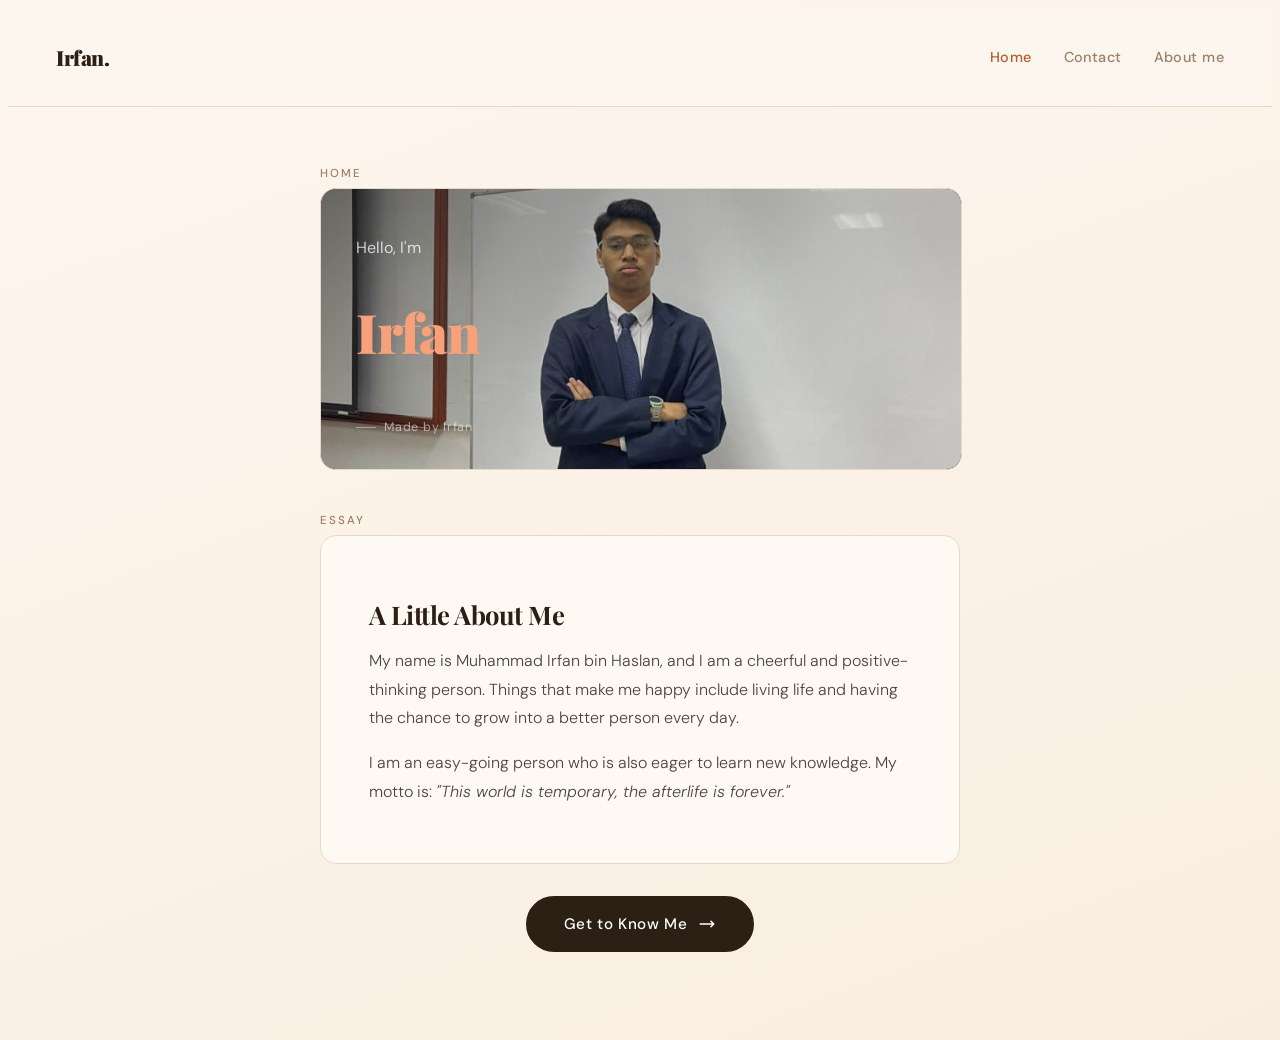
==== index.html @ f5fe8997 "Add 'About me' link to navigation menu" ====
<!DOCTYPE html>
<html lang="en">
<head>
  <meta charset="UTF-8" />
  <meta name="viewport" content="width=device-width, initial-scale=1.0"/>
  <title>Irfan – Personal Website</title>
  <link href="https://fonts.googleapis.com/css2?family=Playfair+Display:wght@700;900&family=DM+Sans:wght@300;400;500&display=swap" rel="stylesheet"/>
  <link rel="stylesheet" href="css/style.css" />
</head>
<body>

  <nav>
    <a class="logo" href="index.html">Irfan.</a>
    <ul>
      <li><a href="index.html" class="active">Home</a></li>
      <li><a href="contact.html">Contact</a></li>
      <li><a href="aboutme.html">About me</a></li>
    </ul>
  </nav>

  <main>

    <section>
      <p class="section-label">Home</p>
      <div class="hero-card">
        <img class="hero-img" src="picture/me2.jpeg" alt="Irfan" />
        <div class="hero-text">
          <p class="greeting">Hello, I'm</p>
          <h1><span>Irfan</span></h1>
          <p class="made-by">Made by Irfan</p>
        </div>
      </div>
    </section>

    <section id="essay">
      <p class="section-label">Essay</p>
      <div class="essay-card">
        <h2>A Little About Me</h2>
        <p>
          My name is Muhammad Irfan bin Haslan, and I am a cheerful and positive-thinking person.
          Things that make me happy include living life and having the chance to grow into a better person every day.
        </p>
        <p>
          I am an easy-going person who is also eager to learn new knowledge.
          My motto is: <em>"This world is temporary, the afterlife is forever."</em>
        </p>
      </div>
    </section>

    <div class="cta-wrap" id="know-me">
      <a class="cta-btn" href="contact.html">
        Get to Know Me
        <svg xmlns="http://www.w3.org/2000/svg" fill="none" viewBox="0 0 24 24" stroke="currentColor" stroke-width="2">
          <path stroke-linecap="round" stroke-linejoin="round" d="M17.25 8.25L21 12m0 0l-3.75 3.75M21 12H3"/>
        </svg>
      </a>
    </div>

  </main>

</body>
</html>
---- css/style.css ----
<style>
    *, *::before, *::after { box-sizing: border-box; margin: 0; padding: 0; }

    :root {
      --bg: #fdf6ee;
      --ink: #2c1f14;
      --accent: #b85c2a;
      --muted: #9e7f68;
      --card: #fff9f3;
      --border: #e8d8c8;
    }

    /* Fixed: merged into single body rule */
    body {
      background: linear-gradient(160deg, #fdf6ee 0%, #f9ede0 100%);
      color: var(--ink);
      font-family: 'DM Sans', sans-serif;
      min-height: 100vh;
      padding: 0;
    }

    /* ── NAV ── */
    nav {
      display: flex;
      justify-content: space-between;
      align-items: center;
      padding: 1.4rem 3rem;
      border-bottom: 1px solid var(--border);
      background: var(--bg);
      position: sticky;
      top: 0;
      z-index: 10;
    }
    nav .logo {
      font-family: 'Playfair Display', serif;
      font-size: 1.3rem;
      font-weight: 900;
      color: var(--ink);
      text-decoration: none;
      letter-spacing: -0.02em;
    }
    nav ul {
      list-style: none;
      display: flex;
      gap: 2rem;
    }
    nav ul li a {
      text-decoration: none;
      color: var(--muted);
      font-size: 0.9rem;
      font-weight: 500;
      letter-spacing: 0.03em;
      transition: color 0.2s;
    }
    nav ul li a:hover { color: var(--accent); }

    /* ── MAIN WRAPPER ── */
    main {
      max-width: 1000px;
      margin: 0 auto;
      padding: 3rem 2rem 5rem;
      display: flex;
      flex-direction: column;
      gap: 2.5rem;
    }

    /* ── SECTION LABEL ── */
    .section-label {
      font-size: 0.72rem;
      font-weight: 500;
      letter-spacing: 0.18em;
      text-transform: uppercase;
      color: var(--muted);
      margin-bottom: 0.6rem;
    }

    /* ── HERO CARD ── */
    .hero-card {
      border: 1px solid var(--border);
      border-radius: 16px;
      overflow: hidden;
      animation: fadeUp 0.6s ease both;
      position: relative;
      width: 100%;
      aspect-ratio: 16/7;
      min-height: 280px;
      background: #222;
    }

    /* full-bleed photo */
    .hero-card img.hero-img {
      position: absolute;
      inset: 0;
      width: 100%;
      height: 100%;
      object-fit: cover;
      object-position: center top;
      display: block;
    }

    /* dark gradient so text stays readable */
    .hero-card::after {
      content: '';
      position: absolute;
      inset: 0;
      background: linear-gradient(135deg, rgba(0,0,0,0.55) 0%, rgba(0,0,0,0.1) 60%, transparent 100%);
      pointer-events: none;
    }

    /* text overlay — top left */
    .hero-text {
      position: absolute;
      top: 2rem;
      left: 2.2rem;
      z-index: 2;
    }

    .hero-text .greeting {
      font-family: 'DM Sans', sans-serif;
      font-size: 1rem;
      font-weight: 400;
      color: rgba(255,255,255,0.75);
      margin-bottom: 0.3rem;
    }

    .hero-text h1 {
      font-family: 'Playfair Display', serif;
      font-size: clamp(2rem, 5vw, 3.4rem);
      font-weight: 900;
      line-height: 1.05;
      letter-spacing: -0.03em;
      color: #fff;
    }

    .hero-text h1 span { color: #f7a07a; }

    .hero-text .made-by {
      margin-top: 0.9rem;
      display: inline-flex;
      align-items: center;
      gap: 0.5rem;
      font-size: 0.78rem;
      color: rgba(255,255,255,0.55);
      letter-spacing: 0.06em;
    }

    .hero-text .made-by::before {
      content: '';
      display: inline-block;
      width: 20px;
      height: 1px;
      background: rgba(255,255,255,0.4);
    }

    /* ── ESSAY CARD ── */
    .essay-card {
      background: var(--card);
      border: 1px solid var(--border);
      border-radius: 16px;
      padding: 2.5rem 3rem;
      animation: fadeUp 0.6s 0.15s ease both;
    }

    .essay-card h2 {
      font-family: 'Playfair Display', serif;
      font-size: 1.6rem;
      font-weight: 700;
      letter-spacing: -0.02em;
      margin-bottom: 1rem;
      color: var(--ink);
    }

    .essay-card p {
      font-size: 1rem;
      line-height: 1.8;
      color: #4a4540;
      font-weight: 300;
    }

    .essay-card p + p { margin-top: 1rem; }

    /* ── CTA BUTTON ── */
    .cta-wrap {
      display: flex;
      justify-content: center;
      animation: fadeUp 0.6s 0.28s ease both;
    }

    .cta-btn {
      display: inline-flex;
      align-items: center;
      gap: 0.7rem;
      background: var(--ink);
      color: #fff;
      text-decoration: none;
      font-family: 'DM Sans', sans-serif;
      font-size: 0.95rem;
      font-weight: 500;
      letter-spacing: 0.04em;
      padding: 1rem 2.2rem;
      border-radius: 50px;
      border: 2px solid var(--ink);
      transition: background 0.22s, color 0.22s, transform 0.18s;
      cursor: pointer;
    }

    .cta-btn:hover {
      background: var(--accent);
      border-color: var(--accent);
      transform: translateY(-2px);
    }

    .cta-btn svg {
      width: 18px;
      height: 18px;
      transition: transform 0.2s;
    }

    .cta-btn:hover svg { transform: translateX(3px); }

    /* ── ANIMATION ── */
    @keyframes fadeUp {
      from { opacity: 0; transform: translateY(22px); }
      to   { opacity: 1; transform: translateY(0); }
    }

    /* ── RESPONSIVE ── */
    @media (max-width: 640px) {
      nav { padding: 1rem 1.2rem; }
      nav ul { gap: 1rem; }
      main { padding: 2rem 1rem 4rem; }
      .hero-card { aspect-ratio: 4/3; min-height: 220px; }
      .hero-text { top: 1.2rem; left: 1.4rem; }
      .essay-card { padding: 2rem 1.5rem; }
    }
  </style>
  <style>
    *, *::before, *::after { box-sizing: border-box; margin: 0; padding: 0; }

    :root {
      --bg: #fdf6ee;
      --ink: #2c1f14;
      --accent: #b85c2a;
      --muted: #9e7f68;
      --card: #fff9f3;
      --border: #e8d8c8;
    }

    body {
      background: linear-gradient(160deg, #fdf6ee 0%, #f9ede0 100%);
      color: var(--ink);
      font-family: 'DM Sans', sans-serif;
      min-height: 100vh;
      padding: 0;
    }

    /* NAV */
    nav {
      display: flex;
      justify-content: space-between;
      align-items: center;
      padding: 1.4rem 3rem;
      border-bottom: 1px solid var(--border);
      background: var(--bg);
      position: sticky;
      top: 0;
      z-index: 10;
    }
    nav .logo {
      font-family: 'Playfair Display', serif;
      font-size: 1.3rem;
      font-weight: 900;
      color: var(--ink);
      text-decoration: none;
      letter-spacing: -0.02em;
    }
    nav ul { list-style: none; display: flex; gap: 2rem; }
    nav ul li a {
      text-decoration: none;
      color: var(--muted);
      font-size: 0.9rem;
      font-weight: 500;
      letter-spacing: 0.03em;
      transition: color 0.2s;
    }
    nav ul li a:hover, nav ul li a.active { color: var(--accent); }

    /* MAIN */
    main {
      max-width: 640px;
      margin: 0 auto;
      padding: 3rem 2rem 5rem;
      display: flex;
      flex-direction: column;
      gap: 2rem;
    }

    .section-label {
      font-size: 0.72rem;
      font-weight: 500;
      letter-spacing: 0.18em;
      text-transform: uppercase;
      color: var(--muted);
      margin-bottom: 0.4rem;
    }

    .page-title {
      font-family: 'Playfair Display', serif;
      font-size: clamp(1.8rem, 4vw, 2.6rem);
      font-weight: 900;
      letter-spacing: -0.02em;
      color: var(--ink);
      line-height: 1.1;
    }

    .page-title span { color: var(--accent); }

    .subtitle {
      margin-top: 0.6rem;
      font-size: 0.95rem;
      color: var(--muted);
      font-weight: 300;
      line-height: 1.7;
    }

    /* CARD */
    .card {
      background: var(--card);
      border: 1px solid var(--border);
      border-radius: 16px;
      padding: 2.2rem 2.5rem;
      animation: fadeUp 0.6s ease both;
    }

    .form-group { margin-bottom: 1.2rem; }

    label {
      display: block;
      font-size: 0.8rem;
      font-weight: 500;
      letter-spacing: 0.04em;
      color: var(--muted);
      margin-bottom: 6px;
      text-transform: uppercase;
    }

    input[type="text"],
    input[type="email"],
    select,
    textarea {
      width: 100%;
      padding: 10px 14px;
      font-family: 'DM Sans', sans-serif;
      font-size: 0.95rem;
      color: var(--ink);
      background: #fdf6ee;
      border: 1px solid var(--border);
      border-radius: 8px;
      outline: none;
      transition: border-color 0.2s, box-shadow 0.2s;
      appearance: none;
      -webkit-appearance: none;
    }

    input:focus, select:focus, textarea:focus {
      background: #fff;
      border-color: var(--accent);
      box-shadow: 0 0 0 3px rgba(184,92,42,0.12);
    }

    textarea {
      resize: vertical;
      min-height: 130px;
      line-height: 1.7;
      font-weight: 300;
    }

    .select-wrapper { position: relative; }
    .select-wrapper::after {
      content: '';
      position: absolute;
      right: 14px;
      top: 50%;
      transform: translateY(-50%);
      width: 0; height: 0;
      border-left: 4px solid transparent;
      border-right: 4px solid transparent;
      border-top: 5px solid var(--muted);
      pointer-events: none;
    }
    select { cursor: pointer; padding-right: 36px; }

    .row { display: grid; grid-template-columns: 1fr 1fr; gap: 1rem; }

    .submit-btn {
      display: inline-flex;
      align-items: center;
      gap: 0.6rem;
      margin-top: 1.5rem;
      padding: 0.9rem 2rem;
      font-family: 'DM Sans', sans-serif;
      font-size: 0.95rem;
      font-weight: 500;
      letter-spacing: 0.04em;
      color: #fff;
      background: var(--ink);
      border: 2px solid var(--ink);
      border-radius: 50px;
      cursor: pointer;
      transition: background 0.22s, border-color 0.22s, transform 0.18s;
    }
    .submit-btn:hover {
      background: var(--accent);
      border-color: var(--accent);
      transform: translateY(-2px);
    }
    .submit-btn svg { width: 16px; height: 16px; transition: transform 0.2s; }
    .submit-btn:hover svg { transform: translateX(3px); }

    .footer-note {
      margin-top: 1rem;
      font-size: 0.78rem;
      color: var(--muted);
      line-height: 1.5;
    }

    /* SUCCESS */
    .success-msg {
      display: none;
      text-align: center;
      padding: 2.5rem 1.5rem;
    }
    .success-icon {
      width: 52px; height: 52px;
      border-radius: 50%;
      background: #f7ede3;
      border: 1px solid var(--border);
      display: flex; align-items: center; justify-content: center;
      margin: 0 auto 1.2rem;
    }
    .success-icon svg { width: 22px; height: 22px; stroke: var(--accent); }
    .success-msg h2 {
      font-family: 'Playfair Display', serif;
      font-size: 1.4rem;
      font-weight: 700;
      color: var(--ink);
      margin-bottom: 0.4rem;
    }
    .success-msg p { font-size: 0.9rem; color: var(--muted); font-weight: 300; }

    @keyframes fadeUp {
      from { opacity: 0; transform: translateY(20px); }
      to   { opacity: 1; transform: translateY(0); }
    }

    @media (max-width: 640px) {
      nav { padding: 1rem 1.2rem; }
      nav ul { gap: 1rem; }
      main { padding: 2rem 1rem 4rem; }
      .card { padding: 1.6rem 1.4rem; }
      .row { grid-template-columns: 1fr; }
    }
  </style>
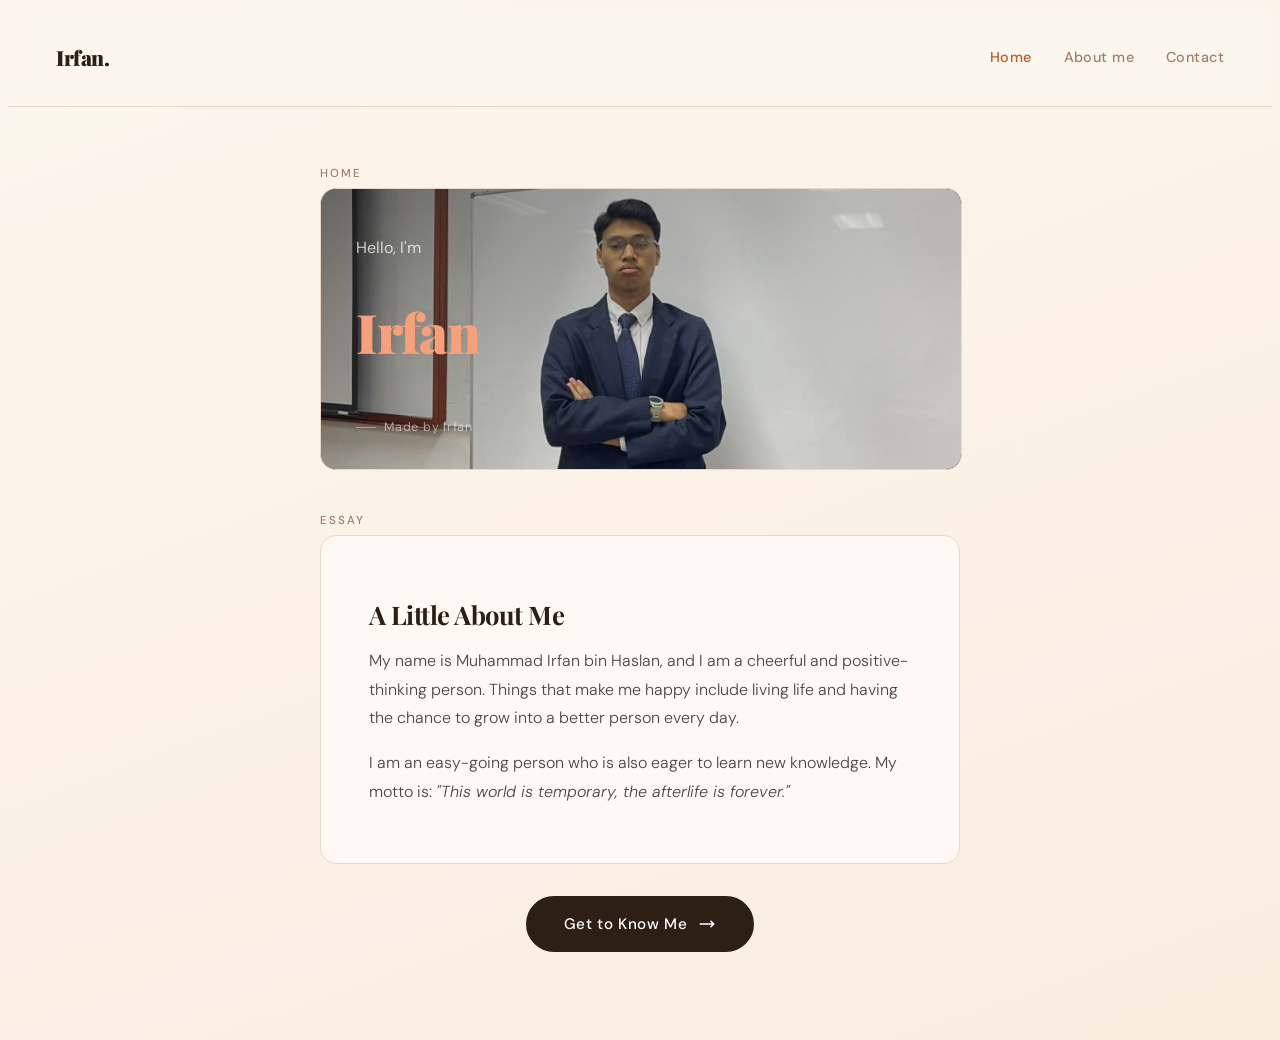
==== commit 0a76d2d1: "Reorder navigation links in index.html" ====
--- a/index.html
+++ b/index.html
@@ -13,8 +13,8 @@
     <a class="logo" href="index.html">Irfan.</a>
     <ul>
       <li><a href="index.html" class="active">Home</a></li>
+      <li><a href="aboutme.html">About me</a></li>
       <li><a href="contact.html">Contact</a></li>
-      <li><a href="aboutme.html">About me</a></li>
     </ul>
   </nav>
 
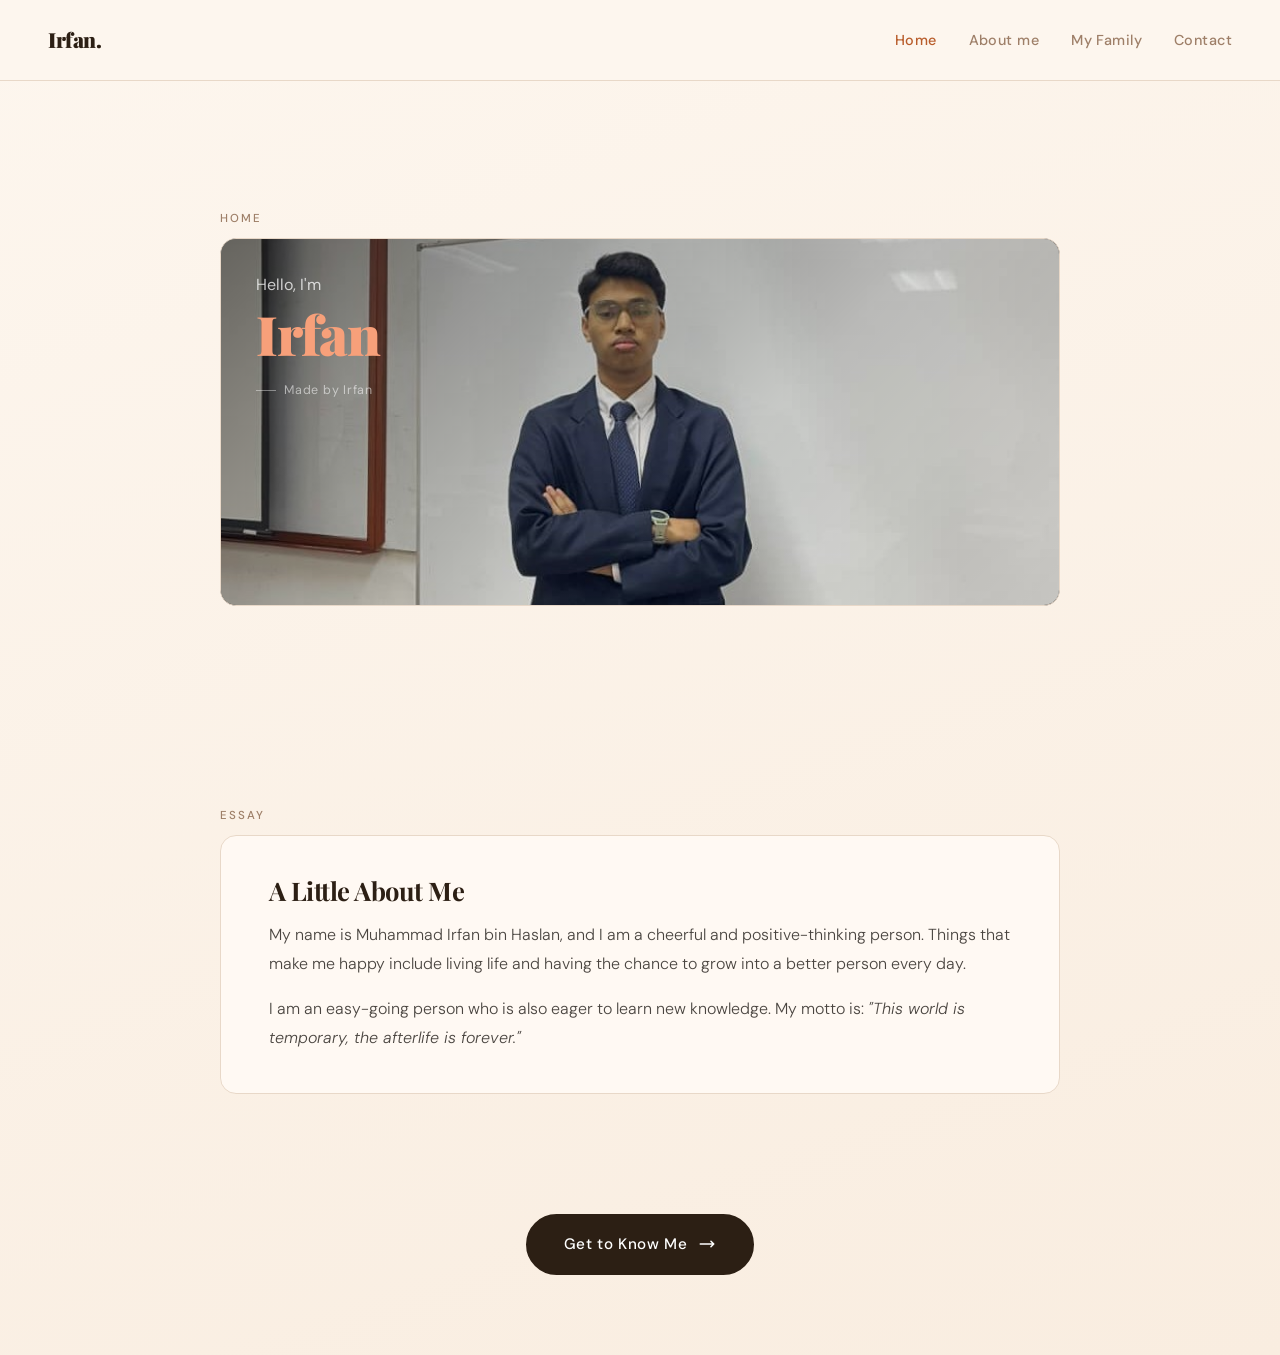
==== commit 26615ff1: "Add 'My Family' link to navigation menu" ====
--- a/index.html
+++ b/index.html
@@ -14,6 +14,7 @@
     <ul>
       <li><a href="index.html" class="active">Home</a></li>
       <li><a href="aboutme.html">About me</a></li>
+      <li><a href="family.html">My Family</a></li>
       <li><a href="contact.html">Contact</a></li>
     </ul>
   </nav>
--- a/css/style.css
+++ b/css/style.css
@@ -1,463 +1,794 @@
-  <style>
-    *, *::before, *::after { box-sizing: border-box; margin: 0; padding: 0; }
-
-    :root {
-      --bg: #fdf6ee;
-      --ink: #2c1f14;
-      --accent: #b85c2a;
-      --muted: #9e7f68;
-      --card: #fff9f3;
-      --border: #e8d8c8;
-    }
-
-    /* Fixed: merged into single body rule */
-    body {
-      background: linear-gradient(160deg, #fdf6ee 0%, #f9ede0 100%);
-      color: var(--ink);
-      font-family: 'DM Sans', sans-serif;
-      min-height: 100vh;
-      padding: 0;
-    }
-
-    /* ── NAV ── */
-    nav {
-      display: flex;
-      justify-content: space-between;
-      align-items: center;
-      padding: 1.4rem 3rem;
-      border-bottom: 1px solid var(--border);
-      background: var(--bg);
-      position: sticky;
-      top: 0;
-      z-index: 10;
-    }
-    nav .logo {
-      font-family: 'Playfair Display', serif;
-      font-size: 1.3rem;
-      font-weight: 900;
-      color: var(--ink);
-      text-decoration: none;
-      letter-spacing: -0.02em;
-    }
-    nav ul {
-      list-style: none;
-      display: flex;
-      gap: 2rem;
-    }
-    nav ul li a {
-      text-decoration: none;
-      color: var(--muted);
-      font-size: 0.9rem;
-      font-weight: 500;
-      letter-spacing: 0.03em;
-      transition: color 0.2s;
-    }
-    nav ul li a:hover { color: var(--accent); }
-
-    /* ── MAIN WRAPPER ── */
-    main {
-      max-width: 1000px;
-      margin: 0 auto;
-      padding: 3rem 2rem 5rem;
-      display: flex;
-      flex-direction: column;
-      gap: 2.5rem;
-    }
-
-    /* ── SECTION LABEL ── */
-    .section-label {
-      font-size: 0.72rem;
-      font-weight: 500;
-      letter-spacing: 0.18em;
-      text-transform: uppercase;
-      color: var(--muted);
-      margin-bottom: 0.6rem;
-    }
-
-    /* ── HERO CARD ── */
-    .hero-card {
-      border: 1px solid var(--border);
-      border-radius: 16px;
-      overflow: hidden;
-      animation: fadeUp 0.6s ease both;
-      position: relative;
-      width: 100%;
-      aspect-ratio: 16/7;
-      min-height: 280px;
-      background: #222;
-    }
-
-    /* full-bleed photo */
-    .hero-card img.hero-img {
-      position: absolute;
-      inset: 0;
-      width: 100%;
-      height: 100%;
-      object-fit: cover;
-      object-position: center top;
-      display: block;
-    }
-
-    /* dark gradient so text stays readable */
-    .hero-card::after {
-      content: '';
-      position: absolute;
-      inset: 0;
-      background: linear-gradient(135deg, rgba(0,0,0,0.55) 0%, rgba(0,0,0,0.1) 60%, transparent 100%);
-      pointer-events: none;
-    }
-
-    /* text overlay — top left */
-    .hero-text {
-      position: absolute;
-      top: 2rem;
-      left: 2.2rem;
-      z-index: 2;
-    }
-
-    .hero-text .greeting {
-      font-family: 'DM Sans', sans-serif;
-      font-size: 1rem;
-      font-weight: 400;
-      color: rgba(255,255,255,0.75);
-      margin-bottom: 0.3rem;
-    }
-
-    .hero-text h1 {
-      font-family: 'Playfair Display', serif;
-      font-size: clamp(2rem, 5vw, 3.4rem);
-      font-weight: 900;
-      line-height: 1.05;
-      letter-spacing: -0.03em;
-      color: #fff;
-    }
-
-    .hero-text h1 span { color: #f7a07a; }
-
-    .hero-text .made-by {
-      margin-top: 0.9rem;
-      display: inline-flex;
-      align-items: center;
-      gap: 0.5rem;
-      font-size: 0.78rem;
-      color: rgba(255,255,255,0.55);
-      letter-spacing: 0.06em;
-    }
-
-    .hero-text .made-by::before {
-      content: '';
-      display: inline-block;
-      width: 20px;
-      height: 1px;
-      background: rgba(255,255,255,0.4);
-    }
-
-    /* ── ESSAY CARD ── */
-    .essay-card {
-      background: var(--card);
-      border: 1px solid var(--border);
-      border-radius: 16px;
-      padding: 2.5rem 3rem;
-      animation: fadeUp 0.6s 0.15s ease both;
-    }
-
-    .essay-card h2 {
-      font-family: 'Playfair Display', serif;
-      font-size: 1.6rem;
-      font-weight: 700;
-      letter-spacing: -0.02em;
-      margin-bottom: 1rem;
-      color: var(--ink);
-    }
-
-    .essay-card p {
-      font-size: 1rem;
-      line-height: 1.8;
-      color: #4a4540;
-      font-weight: 300;
-    }
-
-    .essay-card p + p { margin-top: 1rem; }
-
-    /* ── CTA BUTTON ── */
-    .cta-wrap {
-      display: flex;
-      justify-content: center;
-      animation: fadeUp 0.6s 0.28s ease both;
-    }
-
-    .cta-btn {
-      display: inline-flex;
-      align-items: center;
-      gap: 0.7rem;
-      background: var(--ink);
-      color: #fff;
-      text-decoration: none;
-      font-family: 'DM Sans', sans-serif;
-      font-size: 0.95rem;
-      font-weight: 500;
-      letter-spacing: 0.04em;
-      padding: 1rem 2.2rem;
-      border-radius: 50px;
-      border: 2px solid var(--ink);
-      transition: background 0.22s, color 0.22s, transform 0.18s;
-      cursor: pointer;
-    }
-
-    .cta-btn:hover {
-      background: var(--accent);
-      border-color: var(--accent);
-      transform: translateY(-2px);
-    }
-
-    .cta-btn svg {
-      width: 18px;
-      height: 18px;
-      transition: transform 0.2s;
-    }
-
-    .cta-btn:hover svg { transform: translateX(3px); }
-
-    /* ── ANIMATION ── */
-    @keyframes fadeUp {
-      from { opacity: 0; transform: translateY(22px); }
-      to   { opacity: 1; transform: translateY(0); }
-    }
-
-    /* ── RESPONSIVE ── */
-    @media (max-width: 640px) {
-      nav { padding: 1rem 1.2rem; }
-      nav ul { gap: 1rem; }
-      main { padding: 2rem 1rem 4rem; }
-      .hero-card { aspect-ratio: 4/3; min-height: 220px; }
-      .hero-text { top: 1.2rem; left: 1.4rem; }
-      .essay-card { padding: 2rem 1.5rem; }
-    }
-  </style>
-  <style>
-    *, *::before, *::after { box-sizing: border-box; margin: 0; padding: 0; }
-
-    :root {
-      --bg: #fdf6ee;
-      --ink: #2c1f14;
-      --accent: #b85c2a;
-      --muted: #9e7f68;
-      --card: #fff9f3;
-      --border: #e8d8c8;
-    }
-
-    body {
-      background: linear-gradient(160deg, #fdf6ee 0%, #f9ede0 100%);
-      color: var(--ink);
-      font-family: 'DM Sans', sans-serif;
-      min-height: 100vh;
-      padding: 0;
-    }
-
-    /* NAV */
-    nav {
-      display: flex;
-      justify-content: space-between;
-      align-items: center;
-      padding: 1.4rem 3rem;
-      border-bottom: 1px solid var(--border);
-      background: var(--bg);
-      position: sticky;
-      top: 0;
-      z-index: 10;
-    }
-    nav .logo {
-      font-family: 'Playfair Display', serif;
-      font-size: 1.3rem;
-      font-weight: 900;
-      color: var(--ink);
-      text-decoration: none;
-      letter-spacing: -0.02em;
-    }
-    nav ul { list-style: none; display: flex; gap: 2rem; }
-    nav ul li a {
-      text-decoration: none;
-      color: var(--muted);
-      font-size: 0.9rem;
-      font-weight: 500;
-      letter-spacing: 0.03em;
-      transition: color 0.2s;
-    }
-    nav ul li a:hover, nav ul li a.active { color: var(--accent); }
-
-    /* MAIN */
-    main {
-      max-width: 640px;
-      margin: 0 auto;
-      padding: 3rem 2rem 5rem;
-      display: flex;
-      flex-direction: column;
-      gap: 2rem;
-    }
-
-    .section-label {
-      font-size: 0.72rem;
-      font-weight: 500;
-      letter-spacing: 0.18em;
-      text-transform: uppercase;
-      color: var(--muted);
-      margin-bottom: 0.4rem;
-    }
-
-    .page-title {
-      font-family: 'Playfair Display', serif;
-      font-size: clamp(1.8rem, 4vw, 2.6rem);
-      font-weight: 900;
-      letter-spacing: -0.02em;
-      color: var(--ink);
-      line-height: 1.1;
-    }
-
-    .page-title span { color: var(--accent); }
-
-    .subtitle {
-      margin-top: 0.6rem;
-      font-size: 0.95rem;
-      color: var(--muted);
-      font-weight: 300;
-      line-height: 1.7;
-    }
-
-    /* CARD */
-    .card {
-      background: var(--card);
-      border: 1px solid var(--border);
-      border-radius: 16px;
-      padding: 2.2rem 2.5rem;
-      animation: fadeUp 0.6s ease both;
-    }
-
-    .form-group { margin-bottom: 1.2rem; }
-
-    label {
-      display: block;
-      font-size: 0.8rem;
-      font-weight: 500;
-      letter-spacing: 0.04em;
-      color: var(--muted);
-      margin-bottom: 6px;
-      text-transform: uppercase;
-    }
-
-    input[type="text"],
-    input[type="email"],
-    select,
-    textarea {
-      width: 100%;
-      padding: 10px 14px;
-      font-family: 'DM Sans', sans-serif;
-      font-size: 0.95rem;
-      color: var(--ink);
-      background: #fdf6ee;
-      border: 1px solid var(--border);
-      border-radius: 8px;
-      outline: none;
-      transition: border-color 0.2s, box-shadow 0.2s;
-      appearance: none;
-      -webkit-appearance: none;
-    }
-
-    input:focus, select:focus, textarea:focus {
-      background: #fff;
-      border-color: var(--accent);
-      box-shadow: 0 0 0 3px rgba(184,92,42,0.12);
-    }
-
-    textarea {
-      resize: vertical;
-      min-height: 130px;
-      line-height: 1.7;
-      font-weight: 300;
-    }
-
-    .select-wrapper { position: relative; }
-    .select-wrapper::after {
-      content: '';
-      position: absolute;
-      right: 14px;
-      top: 50%;
-      transform: translateY(-50%);
-      width: 0; height: 0;
-      border-left: 4px solid transparent;
-      border-right: 4px solid transparent;
-      border-top: 5px solid var(--muted);
-      pointer-events: none;
-    }
-    select { cursor: pointer; padding-right: 36px; }
-
-    .row { display: grid; grid-template-columns: 1fr 1fr; gap: 1rem; }
-
-    .submit-btn {
-      display: inline-flex;
-      align-items: center;
-      gap: 0.6rem;
-      margin-top: 1.5rem;
-      padding: 0.9rem 2rem;
-      font-family: 'DM Sans', sans-serif;
-      font-size: 0.95rem;
-      font-weight: 500;
-      letter-spacing: 0.04em;
-      color: #fff;
-      background: var(--ink);
-      border: 2px solid var(--ink);
-      border-radius: 50px;
-      cursor: pointer;
-      transition: background 0.22s, border-color 0.22s, transform 0.18s;
-    }
-    .submit-btn:hover {
-      background: var(--accent);
-      border-color: var(--accent);
-      transform: translateY(-2px);
-    }
-    .submit-btn svg { width: 16px; height: 16px; transition: transform 0.2s; }
-    .submit-btn:hover svg { transform: translateX(3px); }
-
-    .footer-note {
-      margin-top: 1rem;
-      font-size: 0.78rem;
-      color: var(--muted);
-      line-height: 1.5;
-    }
-
-    /* SUCCESS */
-    .success-msg {
-      display: none;
-      text-align: center;
-      padding: 2.5rem 1.5rem;
-    }
-    .success-icon {
-      width: 52px; height: 52px;
-      border-radius: 50%;
-      background: #f7ede3;
-      border: 1px solid var(--border);
-      display: flex; align-items: center; justify-content: center;
-      margin: 0 auto 1.2rem;
-    }
-    .success-icon svg { width: 22px; height: 22px; stroke: var(--accent); }
-    .success-msg h2 {
-      font-family: 'Playfair Display', serif;
-      font-size: 1.4rem;
-      font-weight: 700;
-      color: var(--ink);
-      margin-bottom: 0.4rem;
-    }
-    .success-msg p { font-size: 0.9rem; color: var(--muted); font-weight: 300; }
-
-    @keyframes fadeUp {
-      from { opacity: 0; transform: translateY(20px); }
-      to   { opacity: 1; transform: translateY(0); }
-    }
-
-    @media (max-width: 640px) {
-      nav { padding: 1rem 1.2rem; }
-      nav ul { gap: 1rem; }
-      main { padding: 2rem 1rem 4rem; }
-      .card { padding: 1.6rem 1.4rem; }
-      .row { grid-template-columns: 1fr; }
-    }
-  </style>
+/* ============================================================
+   style.css — Universal stylesheet for Irfan's Personal Website
+   Pages: index.html · aboutme.html · contact.html
+   ============================================================ */
+
+/* ── RESET ── */
+*, *::before, *::after {
+  box-sizing: border-box;
+  margin: 0;
+  padding: 0;
+}
+
+/* ── DESIGN TOKENS ── */
+:root {
+  --bg:      #fdf6ee;
+  --bg-alt:  #f9ede0;
+  --ink:     #2c1f14;
+  --ink-dark: #1C1C1E;
+  --accent:  #b85c2a;
+  --accent-hover: #d4815f;
+  --muted:   #9e7f68;
+  --muted-alt: #6B6B6B;
+  --card:    #fff9f3;
+  --card-alt: #FFFFFF;
+  --border:  #e8d8c8;
+  --border-alt: #E0DDD8;
+  --cream:   #FAF8F4;
+
+  /* Slider / dark sections */
+  --dark-bg: #1C1C1E;
+  --dark-border: rgba(255, 255, 255, 0.08);
+  --dark-text: rgba(255, 255, 255, 0.55);
+}
+
+/* ── BASE ── */
+html { scroll-behavior: smooth; }
+
+body {
+  background: linear-gradient(160deg, var(--bg) 0%, var(--bg-alt) 100%);
+  color: var(--ink);
+  font-family: 'DM Sans', 'Inter', sans-serif;
+  font-size: 16px;
+  line-height: 1.7;
+  min-height: 100vh;
+}
+
+a { text-decoration: none; color: inherit; }
+img { display: block; max-width: 100%; }
+
+/* ── TYPOGRAPHY ── */
+h1, h2, h3 {
+  font-family: 'Playfair Display', serif;
+  line-height: 1.15;
+  color: var(--ink);
+}
+
+h1 { font-size: clamp(2rem, 5vw, 3.4rem); font-weight: 900; letter-spacing: -0.03em; }
+h2 { font-size: 2.4rem; font-weight: 700; }
+h3 { font-size: 1.2rem; font-weight: 600; }
+
+/* ── ANIMATIONS ── */
+@keyframes fadeUp {
+  from { opacity: 0; transform: translateY(22px); }
+  to   { opacity: 1; transform: translateY(0); }
+}
+
+/* ── NAV ── */
+nav {
+  display: flex;
+  justify-content: space-between;
+  align-items: center;
+  padding: 1.4rem 3rem;
+  border-bottom: 1px solid var(--border);
+  background: var(--bg);
+  position: sticky;
+  top: 0;
+  z-index: 100;
+}
+
+nav .logo {
+  font-family: 'Playfair Display', serif;
+  font-size: 1.3rem;
+  font-weight: 900;
+  color: var(--ink);
+  letter-spacing: -0.02em;
+}
+
+nav ul { list-style: none; display: flex; gap: 2rem; }
+
+nav ul li a {
+  font-family: 'DM Sans', sans-serif;
+  font-size: 0.9rem;
+  font-weight: 500;
+  color: var(--muted);
+  letter-spacing: 0.03em;
+  transition: color 0.2s;
+}
+
+nav ul li a:hover,
+nav ul li a.active { color: var(--accent); }
+
+/* ── SECTION LABEL ── */
+.section-label {
+  font-size: 0.72rem;
+  font-weight: 500;
+  letter-spacing: 0.18em;
+  text-transform: uppercase;
+  color: var(--muted);
+  margin-bottom: 0.6rem;
+}
+
+/* ── MAIN WRAPPERS ── */
+main {
+  max-width: 1000px;
+  margin: 0 auto;
+  padding: 3rem 2rem 5rem;
+  display: flex;
+  flex-direction: column;
+  gap: 2.5rem;
+}
+
+main.narrow {
+  max-width: 640px;
+}
+
+/* ── SECTIONS (general) ── */
+section {
+  padding: 5rem 3rem;
+}
+
+/* ============================================================
+   INDEX PAGE
+   ============================================================ */
+
+/* Hero Card */
+.hero-card {
+  border: 1px solid var(--border);
+  border-radius: 16px;
+  overflow: hidden;
+  animation: fadeUp 0.6s ease both;
+  position: relative;
+  width: 100%;
+  aspect-ratio: 16 / 7;
+  min-height: 280px;
+  background: #222;
+}
+
+.hero-card img.hero-img {
+  position: absolute;
+  inset: 0;
+  width: 100%;
+  height: 100%;
+  object-fit: cover;
+  object-position: center top;
+}
+
+.hero-card::after {
+  content: '';
+  position: absolute;
+  inset: 0;
+  background: linear-gradient(135deg, rgba(0,0,0,0.55) 0%, rgba(0,0,0,0.1) 60%, transparent 100%);
+  pointer-events: none;
+}
+
+.hero-text {
+  position: absolute;
+  top: 2rem;
+  left: 2.2rem;
+  z-index: 2;
+}
+
+.hero-text .greeting {
+  font-family: 'DM Sans', sans-serif;
+  font-size: 1rem;
+  font-weight: 400;
+  color: rgba(255,255,255,0.75);
+  margin-bottom: 0.3rem;
+}
+
+.hero-text h1 span { color: #f7a07a; }
+
+.hero-text .made-by {
+  margin-top: 0.9rem;
+  display: inline-flex;
+  align-items: center;
+  gap: 0.5rem;
+  font-size: 0.78rem;
+  color: rgba(255,255,255,0.55);
+  letter-spacing: 0.06em;
+}
+
+.hero-text .made-by::before {
+  content: '';
+  display: inline-block;
+  width: 20px;
+  height: 1px;
+  background: rgba(255,255,255,0.4);
+}
+
+/* Essay Card */
+.essay-card {
+  background: var(--card);
+  border: 1px solid var(--border);
+  border-radius: 16px;
+  padding: 2.5rem 3rem;
+  animation: fadeUp 0.6s 0.15s ease both;
+}
+
+.essay-card h2 {
+  font-size: 1.6rem;
+  letter-spacing: -0.02em;
+  margin-bottom: 1rem;
+}
+
+.essay-card p {
+  font-size: 1rem;
+  line-height: 1.8;
+  color: #4a4540;
+  font-weight: 300;
+}
+
+.essay-card p + p { margin-top: 1rem; }
+
+/* CTA Button */
+.cta-wrap {
+  display: flex;
+  justify-content: center;
+  animation: fadeUp 0.6s 0.28s ease both;
+}
+
+.cta-btn {
+  display: inline-flex;
+  align-items: center;
+  gap: 0.7rem;
+  background: var(--ink);
+  color: #fff;
+  font-family: 'DM Sans', sans-serif;
+  font-size: 0.95rem;
+  font-weight: 500;
+  letter-spacing: 0.04em;
+  padding: 1rem 2.2rem;
+  border-radius: 50px;
+  border: 2px solid var(--ink);
+  transition: background 0.22s, color 0.22s, border-color 0.22s, transform 0.18s;
+  cursor: pointer;
+}
+
+.cta-btn:hover {
+  background: var(--accent);
+  border-color: var(--accent);
+  transform: translateY(-2px);
+}
+
+.cta-btn svg {
+  width: 18px;
+  height: 18px;
+  transition: transform 0.2s;
+}
+
+.cta-btn:hover svg { transform: translateX(3px); }
+
+/* ============================================================
+   ABOUT ME PAGE
+   ============================================================ */
+
+/* Photo Slider */
+.slider-section {
+  position: relative;
+  width: 100%;
+  height: 480px;
+  overflow: hidden;
+  background: var(--dark-bg);
+}
+
+.slides {
+  display: flex;
+  width: 500%;
+  height: 100%;
+  transition: transform 0.6s cubic-bezier(.77,0,.18,1);
+}
+
+.slide {
+  width: 20%;
+  height: 100%;
+  display: flex;
+  align-items: stretch;
+}
+
+.slide img {
+  width: auto;
+  max-width: 75%;
+  height: 100%;
+  object-fit: contain;
+  flex-shrink: 0;
+  position: relative;
+  z-index: 1;
+}
+
+.slide-bg {
+  position: absolute;
+  inset: 0;
+  background-size: cover;
+  background-position: center;
+  filter: blur(18px) brightness(0.45);
+  transform: scale(1.1);
+  z-index: 0;
+}
+
+.slide-caption {
+  position: relative;
+  z-index: 2;
+  flex: 1;
+  display: flex;
+  flex-direction: column;
+  justify-content: center;
+  padding: 2.5rem 2.5rem 2.5rem 2rem;
+  background: rgba(28, 28, 30, 0.75);
+  backdrop-filter: blur(6px);
+  border-left: 1px solid var(--dark-border);
+}
+
+.slide-caption-label {
+  font-size: 0.68rem;
+  font-weight: 500;
+  letter-spacing: 0.2em;
+  text-transform: uppercase;
+  color: var(--accent);
+  margin-bottom: 0.6rem;
+}
+
+.slide-caption-title {
+  font-family: 'Playfair Display', serif;
+  font-size: 1.4rem;
+  font-weight: 600;
+  color: #fff;
+  line-height: 1.25;
+  margin-bottom: 0.85rem;
+}
+
+.slide-caption-desc {
+  font-size: 0.875rem;
+  color: var(--dark-text);
+  line-height: 1.7;
+}
+
+/* Slider Dots */
+.slider-dots {
+  position: absolute;
+  bottom: 1.25rem;
+  right: 2rem;
+  display: flex;
+  gap: 0.5rem;
+}
+
+.dot {
+  width: 8px; height: 8px;
+  border-radius: 50%;
+  background: rgba(255,255,255,0.3);
+  cursor: pointer;
+  transition: background 0.3s, transform 0.3s;
+  border: none;
+}
+
+.dot.active { background: var(--accent); transform: scale(1.3); }
+
+/* Slider Arrows */
+.arrow {
+  position: absolute;
+  top: 50%;
+  transform: translateY(-50%);
+  background: rgba(255,255,255,0.08);
+  border: 1px solid rgba(255,255,255,0.15);
+  color: #fff;
+  width: 44px; height: 44px;
+  border-radius: 50%;
+  cursor: pointer;
+  font-size: 1.1rem;
+  display: flex;
+  align-items: center;
+  justify-content: center;
+  transition: background 0.2s;
+  z-index: 10;
+}
+
+.arrow:hover { background: rgba(255,255,255,0.18); }
+.arrow.prev { left: 1.5rem; }
+.arrow.next { right: 1.5rem; }
+
+/* Corner Bracket Frame */
+.slider-frame {
+  position: absolute;
+  inset: 0;
+  pointer-events: none;
+  z-index: 20;
+}
+
+.slider-frame::before,
+.slider-frame::after,
+.slider-frame .br,
+.slider-frame .bl {
+  content: '';
+  position: absolute;
+  width: 36px;
+  height: 36px;
+  border-color: var(--accent);
+  border-style: solid;
+}
+
+.slider-frame::before { top: 16px; left: 16px;    border-width: 3px 0 0 3px; }
+.slider-frame::after  { top: 16px; right: 16px;   border-width: 3px 3px 0 0; }
+.slider-frame .bl     { bottom: 16px; left: 16px;  border-width: 0 0 3px 3px; }
+.slider-frame .br     { bottom: 16px; right: 16px; border-width: 0 3px 3px 0; }
+
+/* About Grid */
+.about-grid {
+  display: grid;
+  grid-template-columns: 1fr 1.6fr;
+  gap: 4rem;
+  align-items: start;
+  max-width: 1100px;
+  margin: 0 auto;
+}
+
+.about-left { padding-top: 0.5rem; }
+
+.about-left h2 { margin-bottom: 1rem; }
+
+.about-left p {
+  color: var(--muted-alt);
+  font-size: 0.95rem;
+  margin-bottom: 1.2rem;
+}
+
+.tag-row { display: flex; flex-wrap: wrap; gap: 0.5rem; margin-top: 1.5rem; }
+
+.tag {
+  padding: 0.3rem 0.85rem;
+  border: 1px solid var(--border-alt);
+  border-radius: 999px;
+  font-size: 0.78rem;
+  color: var(--muted-alt);
+  letter-spacing: 0.03em;
+}
+
+.about-right {
+  background: var(--card-alt);
+  border: 1px solid var(--border-alt);
+  border-radius: 12px;
+  padding: 2.5rem;
+}
+
+.info-row {
+  display: flex;
+  justify-content: space-between;
+  padding: 0.85rem 0;
+  border-bottom: 1px solid var(--border-alt);
+  font-size: 0.9rem;
+}
+
+.info-row:last-child { border-bottom: none; }
+.info-row span:first-child { color: var(--muted-alt); font-weight: 400; }
+.info-row span:last-child  { color: var(--ink-dark);  font-weight: 500; }
+
+/* Achievement Section */
+.achievement-section {
+  background: var(--ink-dark);
+  color: #fff;
+}
+
+.achievement-section .section-label,
+.achievement-section h2 {
+  color: #fff;
+}
+
+.achievement-section > .section-label {
+  color: var(--accent);
+}
+
+.achievement-grid {
+  display: grid;
+  grid-template-columns: 1fr 1fr;
+  gap: 1.5rem;
+  max-width: 1100px;
+  margin: 2.5rem auto 0;
+}
+
+.ach-card {
+  background: rgba(255,255,255,0.05);
+  border: 1px solid var(--dark-border);
+  border-radius: 14px;
+  overflow: hidden;
+  transition: background 0.25s, transform 0.25s;
+}
+
+.ach-card:hover {
+  background: rgba(255,255,255,0.09);
+  transform: translateY(-4px);
+}
+
+.ach-photo {
+  width: 100%;
+  height: 220px;
+  object-fit: cover;
+}
+
+.ach-body { padding: 1.8rem; }
+
+.ach-year {
+  font-size: 0.72rem;
+  letter-spacing: 0.15em;
+  text-transform: uppercase;
+  color: var(--accent);
+  margin-bottom: 0.5rem;
+}
+
+.ach-title {
+  font-family: 'Playfair Display', serif;
+  font-size: 1.2rem;
+  font-weight: 600;
+  margin-bottom: 0.5rem;
+  color: #fff;
+}
+
+.ach-desc { font-size: 0.88rem; color: var(--dark-text); line-height: 1.6; }
+
+/* Video Section */
+.video-section { background: var(--cream); }
+
+.video-inner {
+  max-width: 860px;
+  margin: 0 auto;
+  text-align: center;
+}
+
+.video-inner h2 { margin-bottom: 0.5rem; }
+
+.video-inner > p {
+  color: var(--muted-alt);
+  margin-bottom: 2.5rem;
+  font-size: 0.95rem;
+}
+
+.video-frame {
+  width: 100%;
+  aspect-ratio: 16 / 9;
+  border-radius: 14px;
+  overflow: hidden;
+  border: 1px solid var(--border-alt);
+  background: var(--ink-dark);
+  display: flex;
+  align-items: center;
+  justify-content: center;
+  position: relative;
+}
+
+.video-placeholder {
+  display: flex;
+  flex-direction: column;
+  align-items: center;
+  gap: 1rem;
+  color: rgba(255,255,255,0.4);
+}
+
+.play-btn {
+  width: 64px; height: 64px;
+  border-radius: 50%;
+  background: var(--accent);
+  border: none;
+  cursor: pointer;
+  display: flex;
+  align-items: center;
+  justify-content: center;
+  transition: transform 0.2s, background 0.2s;
+}
+
+.play-btn:hover { transform: scale(1.08); background: var(--accent-hover); }
+
+.play-btn svg { fill: #fff; width: 22px; height: 22px; margin-left: 3px; }
+
+.video-placeholder p {
+  font-size: 0.82rem;
+  letter-spacing: 0.1em;
+  text-transform: uppercase;
+  color: rgba(255,255,255,0.3);
+  margin: 0;
+}
+
+/* ============================================================
+   CONTACT PAGE
+   ============================================================ */
+
+.page-title {
+  font-family: 'Playfair Display', serif;
+  font-size: clamp(1.8rem, 4vw, 2.6rem);
+  font-weight: 900;
+  letter-spacing: -0.02em;
+  color: var(--ink);
+  line-height: 1.1;
+}
+
+.page-title span { color: var(--accent); }
+
+.subtitle {
+  margin-top: 0.6rem;
+  font-size: 0.95rem;
+  color: var(--muted);
+  font-weight: 300;
+  line-height: 1.7;
+}
+
+/* Card */
+.card {
+  background: var(--card);
+  border: 1px solid var(--border);
+  border-radius: 16px;
+  padding: 2.2rem 2.5rem;
+  animation: fadeUp 0.6s ease both;
+}
+
+/* Form */
+.form-group { margin-bottom: 1.2rem; }
+
+label {
+  display: block;
+  font-size: 0.8rem;
+  font-weight: 500;
+  letter-spacing: 0.04em;
+  color: var(--muted);
+  margin-bottom: 6px;
+  text-transform: uppercase;
+}
+
+input[type="text"],
+input[type="email"],
+select,
+textarea {
+  width: 100%;
+  padding: 10px 14px;
+  font-family: 'DM Sans', sans-serif;
+  font-size: 0.95rem;
+  color: var(--ink);
+  background: var(--bg);
+  border: 1px solid var(--border);
+  border-radius: 8px;
+  outline: none;
+  transition: border-color 0.2s, box-shadow 0.2s;
+  appearance: none;
+  -webkit-appearance: none;
+}
+
+input:focus, select:focus, textarea:focus {
+  background: #fff;
+  border-color: var(--accent);
+  box-shadow: 0 0 0 3px rgba(184,92,42,0.12);
+}
+
+textarea {
+  resize: vertical;
+  min-height: 130px;
+  line-height: 1.7;
+  font-weight: 300;
+}
+
+.select-wrapper { position: relative; }
+
+.select-wrapper::after {
+  content: '';
+  position: absolute;
+  right: 14px;
+  top: 50%;
+  transform: translateY(-50%);
+  width: 0; height: 0;
+  border-left: 4px solid transparent;
+  border-right: 4px solid transparent;
+  border-top: 5px solid var(--muted);
+  pointer-events: none;
+}
+
+select { cursor: pointer; padding-right: 36px; }
+
+.row { display: grid; grid-template-columns: 1fr 1fr; gap: 1rem; }
+
+.submit-btn {
+  display: inline-flex;
+  align-items: center;
+  gap: 0.6rem;
+  margin-top: 1.5rem;
+  padding: 0.9rem 2rem;
+  font-family: 'DM Sans', sans-serif;
+  font-size: 0.95rem;
+  font-weight: 500;
+  letter-spacing: 0.04em;
+  color: #fff;
+  background: var(--ink);
+  border: 2px solid var(--ink);
+  border-radius: 50px;
+  cursor: pointer;
+  transition: background 0.22s, border-color 0.22s, transform 0.18s;
+}
+
+.submit-btn:hover {
+  background: var(--accent);
+  border-color: var(--accent);
+  transform: translateY(-2px);
+}
+
+.submit-btn svg { width: 16px; height: 16px; transition: transform 0.2s; }
+.submit-btn:hover svg { transform: translateX(3px); }
+
+.footer-note {
+  margin-top: 1rem;
+  font-size: 0.78rem;
+  color: var(--muted);
+  line-height: 1.5;
+}
+
+/* Success Message */
+.success-msg {
+  display: none;
+  text-align: center;
+  padding: 2.5rem 1.5rem;
+}
+
+.success-icon {
+  width: 52px; height: 52px;
+  border-radius: 50%;
+  background: #f7ede3;
+  border: 1px solid var(--border);
+  display: flex;
+  align-items: center;
+  justify-content: center;
+  margin: 0 auto 1.2rem;
+}
+
+.success-icon svg { width: 22px; height: 22px; stroke: var(--accent); }
+
+.success-msg h2 {
+  font-family: 'Playfair Display', serif;
+  font-size: 1.4rem;
+  font-weight: 700;
+  color: var(--ink);
+  margin-bottom: 0.4rem;
+}
+
+.success-msg p { font-size: 0.9rem; color: var(--muted); font-weight: 300; }
+
+/* ============================================================
+   FOOTER
+   ============================================================ */
+footer {
+  padding: 2rem 3rem;
+  border-top: 1px solid var(--border);
+  text-align: center;
+  font-size: 0.8rem;
+  color: var(--muted);
+}
+
+/* ============================================================
+   RESPONSIVE
+   ============================================================ */
+@media (max-width: 768px) {
+  nav { padding: 1rem 1.5rem; }
+  nav ul { gap: 1rem; }
+  section { padding: 3.5rem 1.5rem; }
+  h2 { font-size: 1.9rem; }
+
+  .about-grid { grid-template-columns: 1fr; gap: 2rem; }
+  .achievement-grid { grid-template-columns: 1fr; }
+
+  .slider-section { height: 300px; }
+  .slide { flex-direction: column; }
+  .slide img { max-width: 100%; height: 60%; }
+  .slide-caption {
+    height: 40%;
+    border-left: none;
+    border-top: 1px solid var(--dark-border);
+    padding: 1.2rem 1.5rem;
+  }
+  .slide-caption-title { font-size: 1.1rem; }
+}
+
+@media (max-width: 640px) {
+  nav { padding: 1rem 1.2rem; }
+  nav ul { gap: 1rem; }
+  main { padding: 2rem 1rem 4rem; }
+
+  .hero-card { aspect-ratio: 4 / 3; min-height: 220px; }
+  .hero-text { top: 1.2rem; left: 1.4rem; }
+
+  .essay-card { padding: 2rem 1.5rem; }
+
+  .card { padding: 1.6rem 1.4rem; }
+  .row { grid-template-columns: 1fr; }
+}
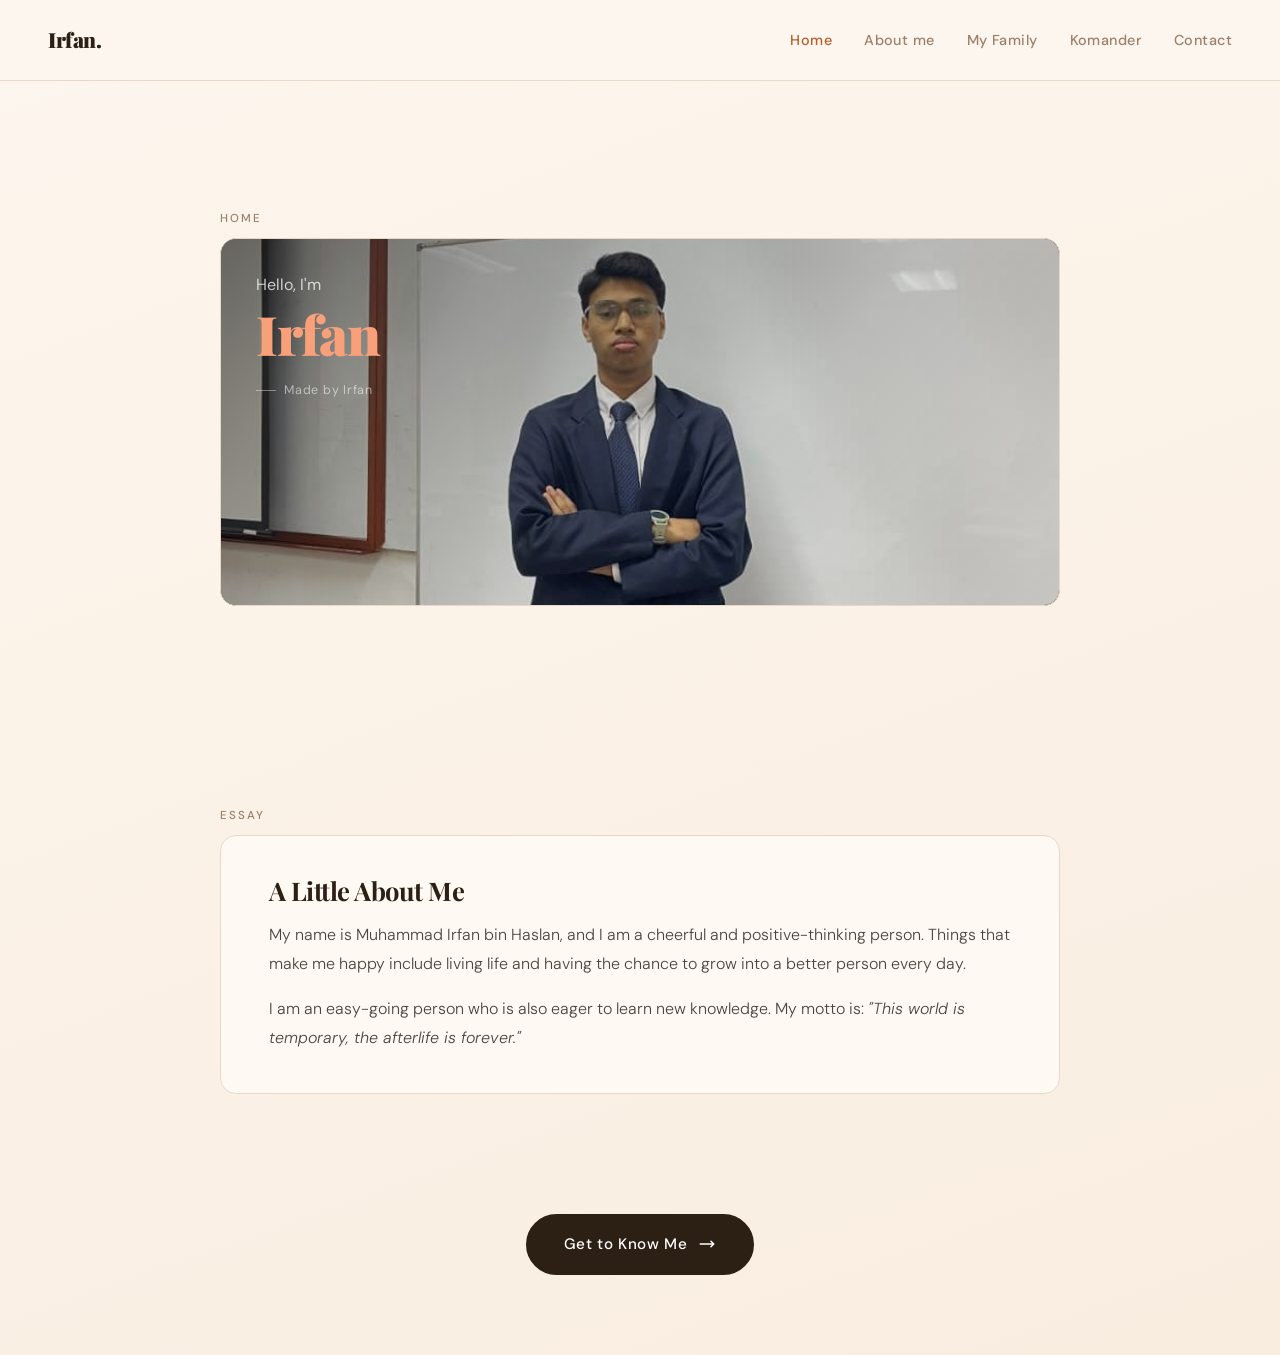
==== commit a7c5bdd7: "Add 'Komander' link to navigation menu" ====
--- a/index.html
+++ b/index.html
@@ -15,6 +15,7 @@
       <li><a href="index.html" class="active">Home</a></li>
       <li><a href="aboutme.html">About me</a></li>
       <li><a href="family.html">My Family</a></li>
+      <li><a href="komander.html">Komander</a></li>
       <li><a href="contact.html">Contact</a></li>
     </ul>
   </nav>
--- a/css/style.css
+++ b/css/style.css
@@ -560,22 +560,6 @@
   gap: 1rem;
   color: rgba(255,255,255,0.4);
 }
-
-.play-btn {
-  width: 64px; height: 64px;
-  border-radius: 50%;
-  background: var(--accent);
-  border: none;
-  cursor: pointer;
-  display: flex;
-  align-items: center;
-  justify-content: center;
-  transition: transform 0.2s, background 0.2s;
-}
-
-.play-btn:hover { transform: scale(1.08); background: var(--accent-hover); }
-
-.play-btn svg { fill: #fff; width: 22px; height: 22px; margin-left: 3px; }
 
 .video-placeholder p {
   font-size: 0.82rem;
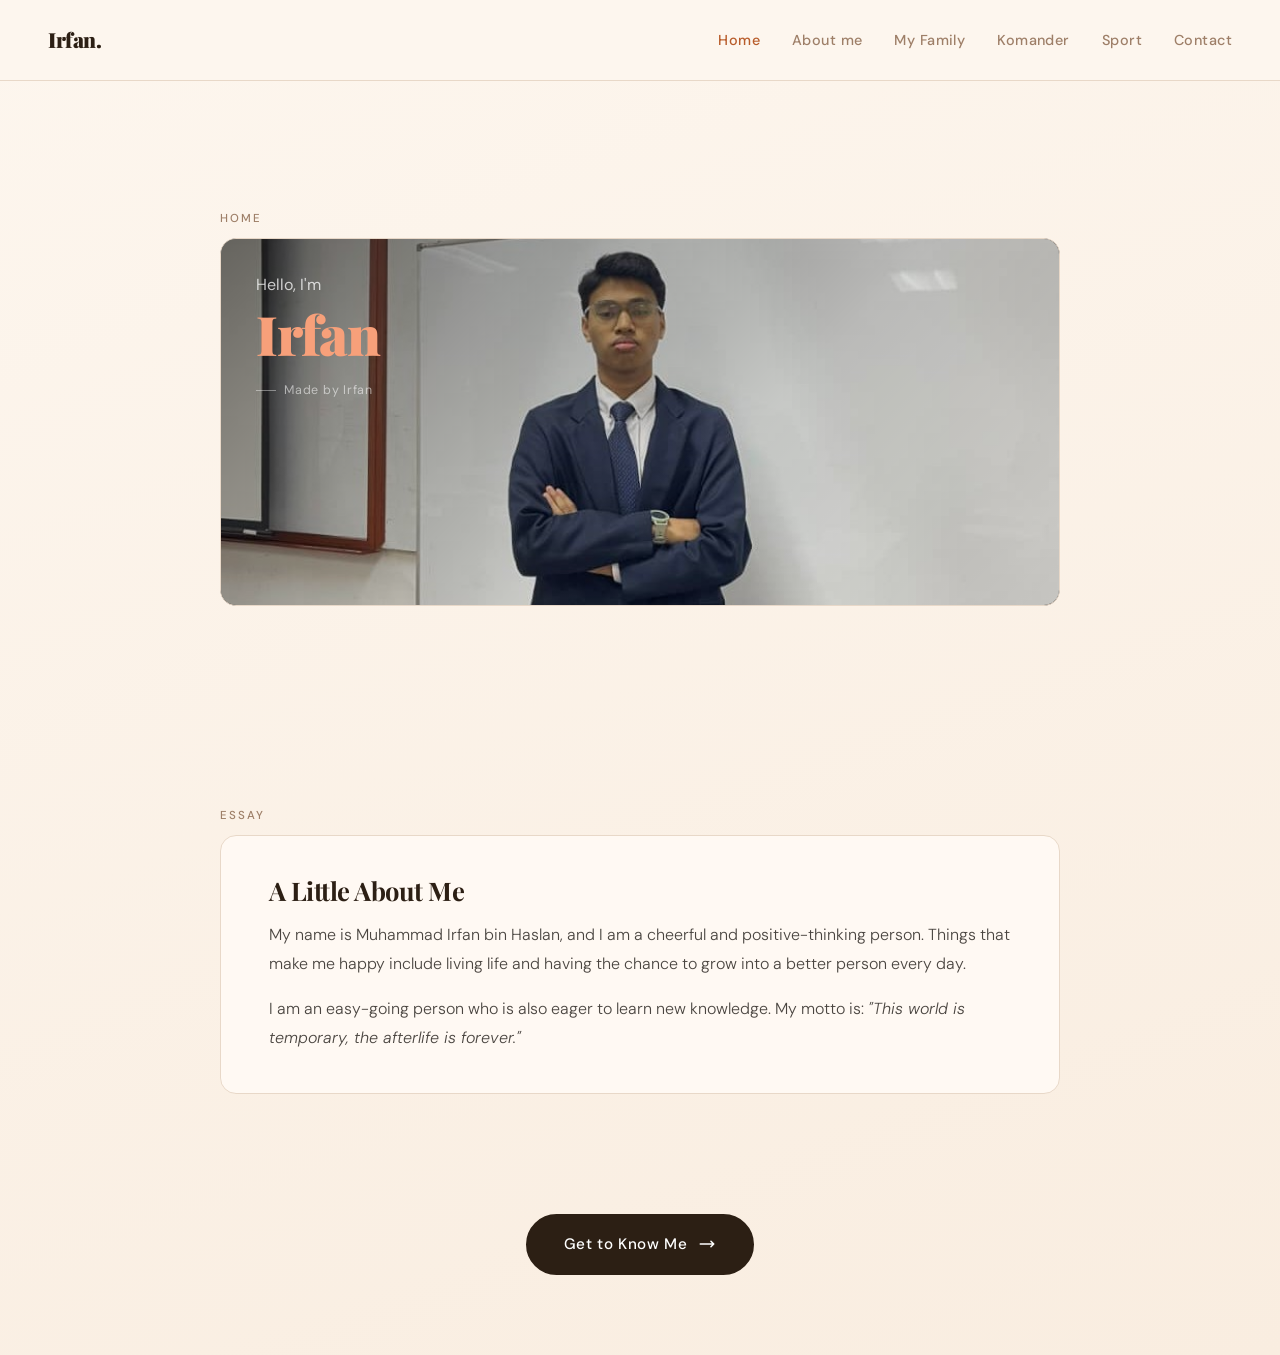
==== commit 3c40d799: "Add 'Sport' link to navigation menu" ====
--- a/index.html
+++ b/index.html
@@ -16,6 +16,7 @@
       <li><a href="aboutme.html">About me</a></li>
       <li><a href="family.html">My Family</a></li>
       <li><a href="komander.html">Komander</a></li>
+      <li><a href="sport.html">Sport</a></li>
       <li><a href="contact.html">Contact</a></li>
     </ul>
   </nav>
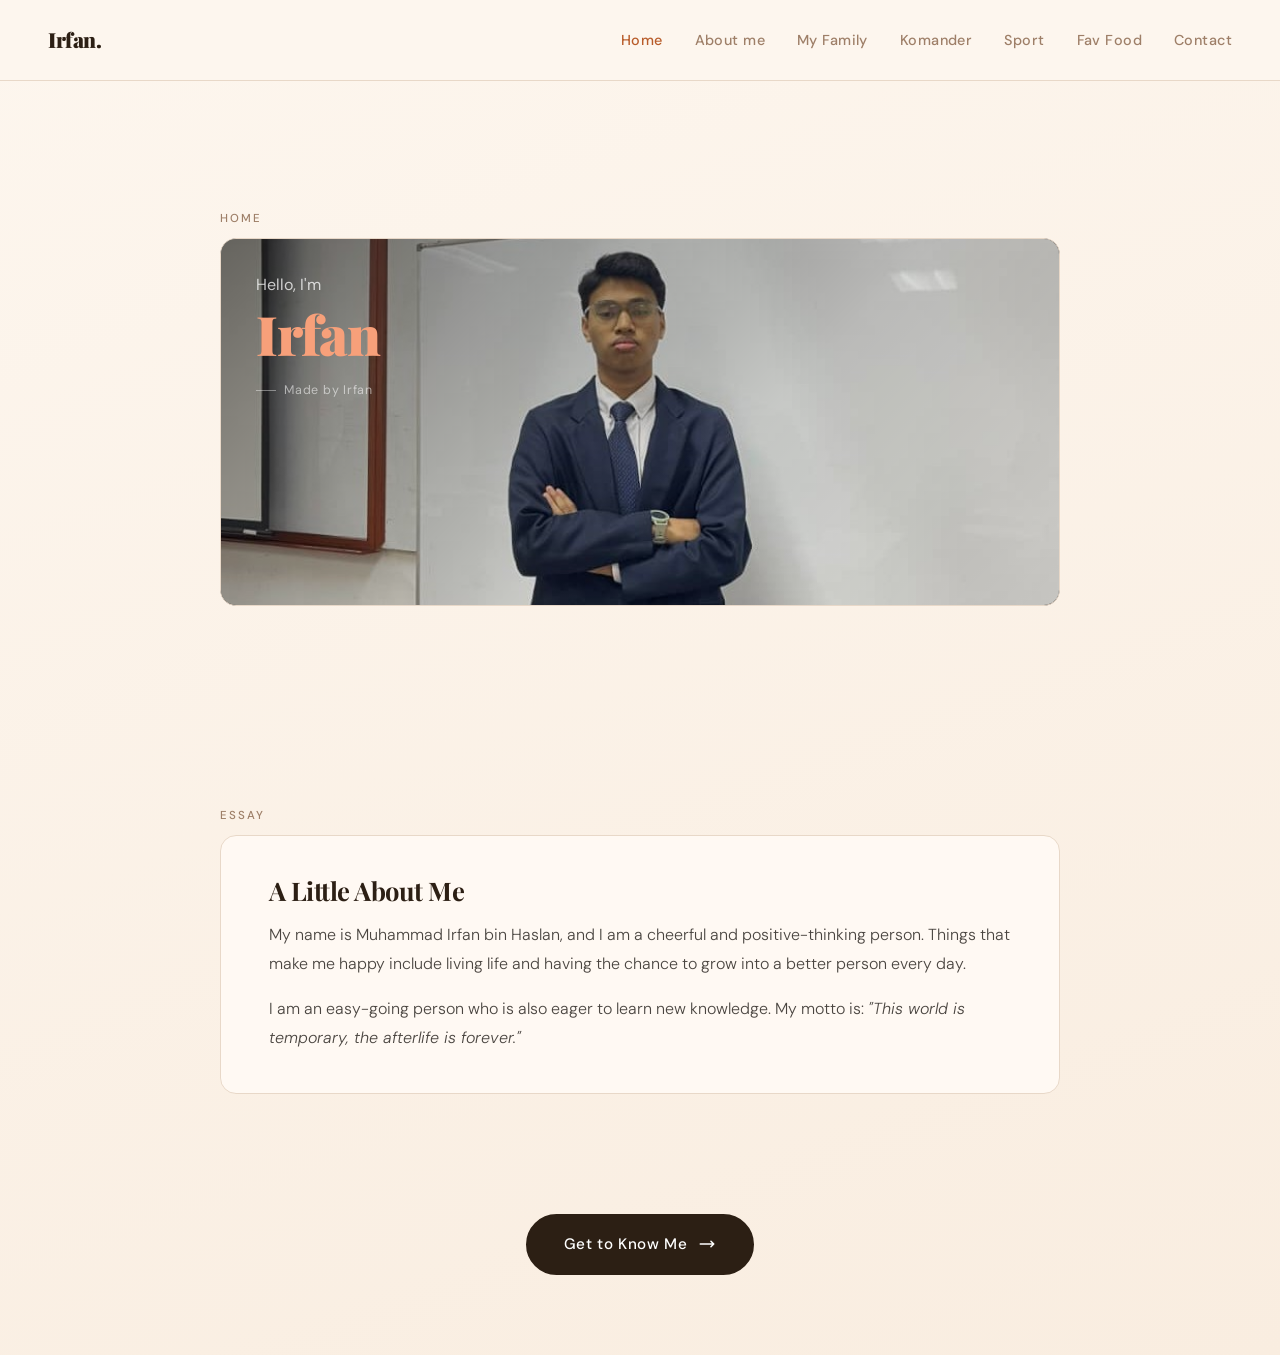
==== commit 60503707: "Add 'Fav Food' link to navigation menu" ====
--- a/index.html
+++ b/index.html
@@ -17,6 +17,7 @@
       <li><a href="family.html">My Family</a></li>
       <li><a href="komander.html">Komander</a></li>
       <li><a href="sport.html">Sport</a></li>
+      <li><a href="favfood.html">Fav Food</a></li>
       <li><a href="contact.html">Contact</a></li>
     </ul>
   </nav>
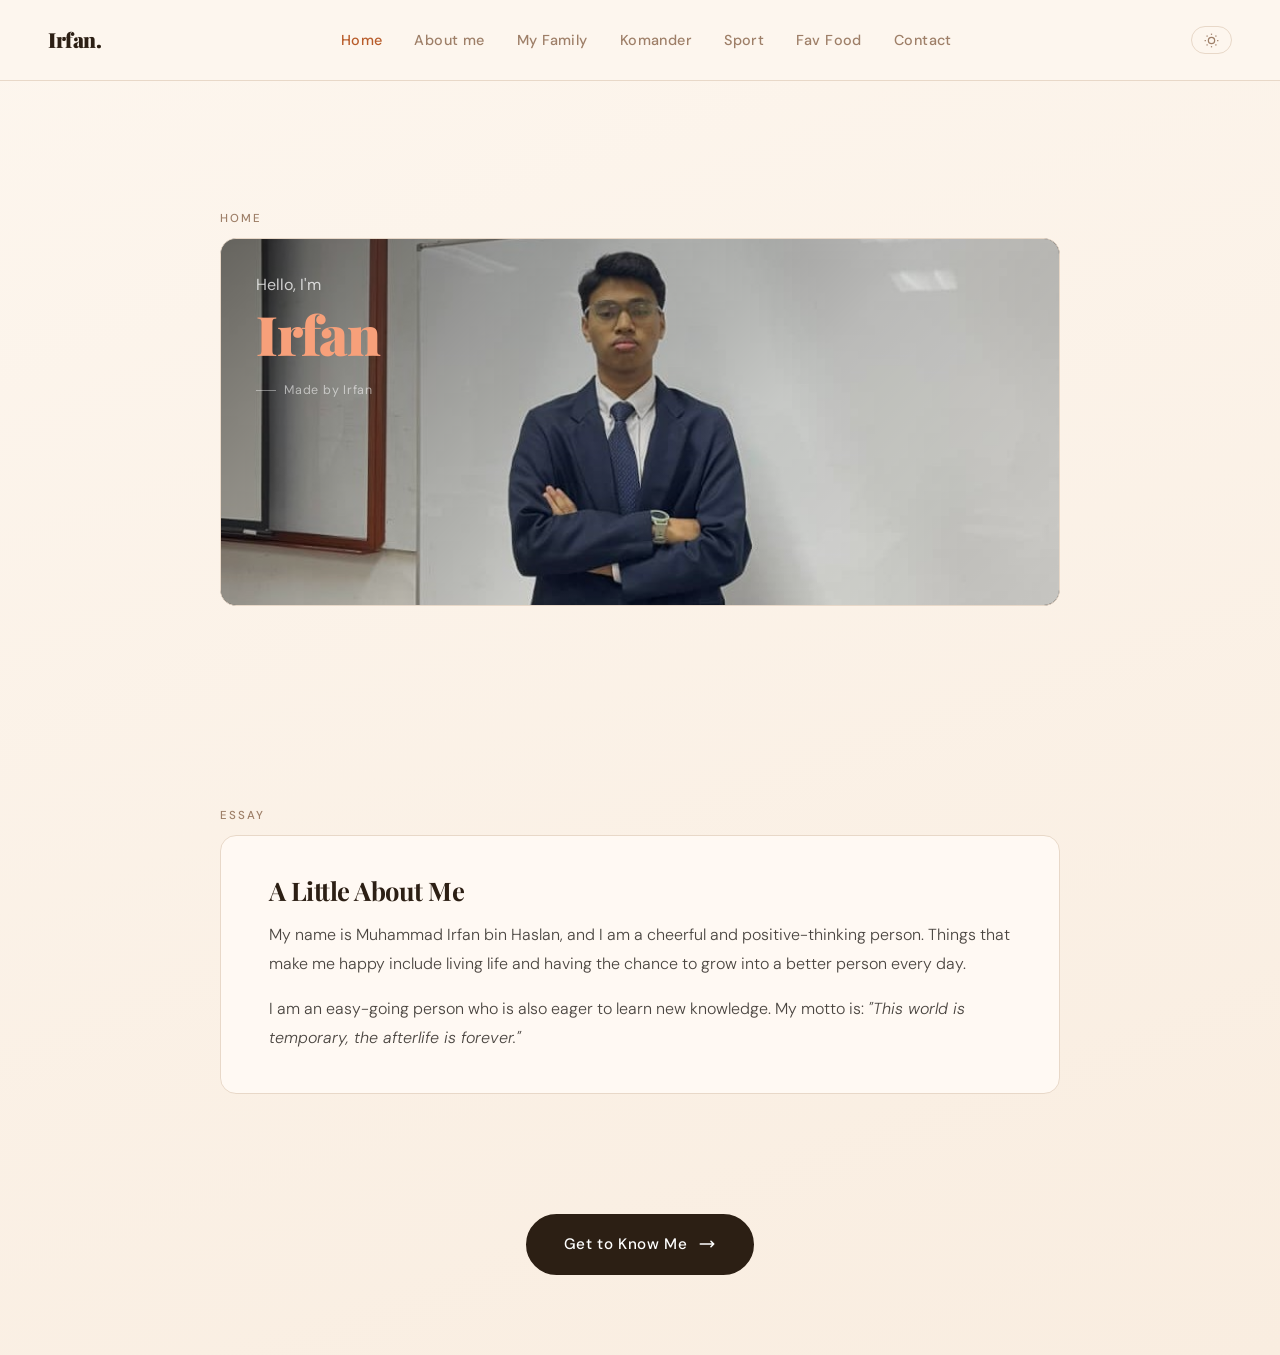
==== commit 0e652465: "Update index.html" ====
--- a/index.html
+++ b/index.html
@@ -20,6 +20,17 @@
       <li><a href="favfood.html">Fav Food</a></li>
       <li><a href="contact.html">Contact</a></li>
     </ul>
+    <button class="theme-toggle" id="themeToggle" aria-label="Toggle dark mode">
+      <svg class="icon-sun" xmlns="http://www.w3.org/2000/svg" fill="none" viewBox="0 0 24 24" stroke="currentColor" stroke-width="2">
+        <circle cx="12" cy="12" r="5"/><line x1="12" y1="1" x2="12" y2="3"/><line x1="12" y1="21" x2="12" y2="23"/>
+        <line x1="4.22" y1="4.22" x2="5.64" y2="5.64"/><line x1="18.36" y1="18.36" x2="19.78" y2="19.78"/>
+        <line x1="1" y1="12" x2="3" y2="12"/><line x1="21" y1="12" x2="23" y2="12"/>
+        <line x1="4.22" y1="19.78" x2="5.64" y2="18.36"/><line x1="18.36" y1="5.64" x2="19.78" y2="4.22"/>
+      </svg>
+      <svg class="icon-moon" xmlns="http://www.w3.org/2000/svg" fill="none" viewBox="0 0 24 24" stroke="currentColor" stroke-width="2">
+        <path d="M21 12.79A9 9 0 1 1 11.21 3 7 7 0 0 0 21 12.79z"/>
+      </svg>
+    </button>
   </nav>
 
   <main>
@@ -52,7 +63,7 @@
     </section>
 
     <div class="cta-wrap" id="know-me">
-      <a class="cta-btn" href="contact.html">
+      <a class="cta-btn" href="aboutme.html">
         Get to Know Me
         <svg xmlns="http://www.w3.org/2000/svg" fill="none" viewBox="0 0 24 24" stroke="currentColor" stroke-width="2">
           <path stroke-linecap="round" stroke-linejoin="round" d="M17.25 8.25L21 12m0 0l-3.75 3.75M21 12H3"/>
@@ -62,5 +73,17 @@
 
   </main>
 
+  <script>
+    (function() {
+      if (localStorage.getItem('theme') === 'dark') document.body.classList.add('dark');
+    })();
+    document.addEventListener('DOMContentLoaded', function() {
+      var btn = document.getElementById('themeToggle');
+      if (btn) btn.addEventListener('click', function() {
+        document.body.classList.toggle('dark');
+        localStorage.setItem('theme', document.body.classList.contains('dark') ? 'dark' : 'light');
+      });
+    });
+  </script>
 </body>
 </html>
--- a/css/style.css
+++ b/css/style.css
@@ -1,6 +1,6 @@
 /* ============================================================
    style.css — Universal stylesheet for Irfan's Personal Website
-   Pages: index.html · aboutme.html · contact.html
+   Pages: index · aboutme · contact · family · favfood · komander · sport
    ============================================================ */
 
 /* ── RESET ── */
@@ -12,24 +12,49 @@
 
 /* ── DESIGN TOKENS ── */
 :root {
-  --bg:      #fdf6ee;
-  --bg-alt:  #f9ede0;
-  --ink:     #2c1f14;
-  --ink-dark: #1C1C1E;
-  --accent:  #b85c2a;
+  --bg:           #fdf6ee;
+  --bg-alt:       #f9ede0;
+  --ink:          #2c1f14;
+  --ink-dark:     #1C1C1E;
+  --accent:       #b85c2a;
   --accent-hover: #d4815f;
-  --muted:   #9e7f68;
-  --muted-alt: #6B6B6B;
-  --card:    #fff9f3;
-  --card-alt: #FFFFFF;
-  --border:  #e8d8c8;
-  --border-alt: #E0DDD8;
-  --cream:   #FAF8F4;
-
-  /* Slider / dark sections */
-  --dark-bg: #1C1C1E;
+  --muted:        #9e7f68;
+  --muted-alt:    #6B6B6B;
+  --card:         #fff9f3;
+  --card-alt:     #FFFFFF;
+  --border:       #e8d8c8;
+  --border-alt:   #E0DDD8;
+  --cream:        #FAF8F4;
+
+  /* Dark sections */
+  --dark-bg:     #1C1C1E;
   --dark-border: rgba(255, 255, 255, 0.08);
-  --dark-text: rgba(255, 255, 255, 0.55);
+  --dark-text:   rgba(255, 255, 255, 0.55);
+}
+
+/* ── DARK MODE TOKENS ── */
+body.dark {
+  --bg:        #18120e;
+  --bg-alt:    #1f1610;
+  --ink:       #f0e6d8;
+  --ink-dark:  #f0e6d8;
+  --muted:     #a08878;
+  --muted-alt: #a09080;
+  --card:      #231a13;
+  --card-alt:  #2a1f17;
+  --border:    #3a2a1e;
+  --border-alt:#3a2a1e;
+  --cream:     #1f1610;
+  --dark-bg:   #100c08;
+}
+
+/* ── SMOOTH TRANSITIONS FOR THEME SWITCH ── */
+body, nav, .card, .essay-card, .about-right, .ach-card,
+.text-card, .photo-card, .food-section, .essay-block,
+.komander-video-section, .video-section, .social-card,
+input, select, textarea, footer {
+  transition: background 0.3s ease, background-color 0.3s ease,
+              border-color 0.3s ease, color 0.3s ease;
 }
 
 /* ── BASE ── */
@@ -64,7 +89,9 @@
   to   { opacity: 1; transform: translateY(0); }
 }
 
-/* ── NAV ── */
+/* ============================================================
+   NAV
+   ============================================================ */
 nav {
   display: flex;
   justify-content: space-between;
@@ -77,12 +104,19 @@
   z-index: 100;
 }
 
+/* family.html & sport.html use body max-width; nav needs full-bleed override */
+nav.full-bleed {
+  max-width: 100vw;
+  margin: -32px -24px 32px;
+}
+
 nav .logo {
   font-family: 'Playfair Display', serif;
   font-size: 1.3rem;
   font-weight: 900;
   color: var(--ink);
   letter-spacing: -0.02em;
+  text-decoration: none;
 }
 
 nav ul { list-style: none; display: flex; gap: 2rem; }
@@ -98,6 +132,35 @@
 
 nav ul li a:hover,
 nav ul li a.active { color: var(--accent); }
+
+/* ── DARK MODE TOGGLE ── */
+.theme-toggle {
+  background: none;
+  border: 1px solid var(--border);
+  border-radius: 50px;
+  padding: 0.35rem 0.75rem;
+  cursor: pointer;
+  display: flex;
+  align-items: center;
+  gap: 0.4rem;
+  font-family: 'DM Sans', sans-serif;
+  font-size: 0.8rem;
+  font-weight: 500;
+  color: var(--muted);
+  transition: border-color 0.2s, color 0.2s, background 0.2s;
+  flex-shrink: 0;
+}
+
+.theme-toggle:hover {
+  border-color: var(--accent);
+  color: var(--accent);
+}
+
+.theme-toggle .icon-sun,
+.theme-toggle .icon-moon { width: 15px; height: 15px; }
+
+body:not(.dark) .icon-moon { display: none; }
+body.dark .icon-sun        { display: none; }
 
 /* ── SECTION LABEL ── */
 .section-label {
@@ -119,13 +182,38 @@
   gap: 2.5rem;
 }
 
-main.narrow {
-  max-width: 640px;
-}
+main.narrow { max-width: 640px; }
 
 /* ── SECTIONS (general) ── */
-section {
-  padding: 5rem 3rem;
+section { padding: 5rem 3rem; }
+
+/* ── PAGE TITLE (contact & gallery) ── */
+.page-title {
+  font-family: 'Playfair Display', serif;
+  font-size: clamp(1.8rem, 4vw, 2.6rem);
+  font-weight: 900;
+  letter-spacing: -0.02em;
+  color: var(--ink);
+  line-height: 1.1;
+}
+
+.page-title span { color: var(--accent); }
+
+.subtitle {
+  margin-top: 0.6rem;
+  font-size: 0.95rem;
+  color: var(--muted);
+  font-weight: 300;
+  line-height: 1.7;
+}
+
+/* ── FOOTER ── */
+footer {
+  padding: 2rem 3rem;
+  border-top: 1px solid var(--border);
+  text-align: center;
+  font-size: 0.8rem;
+  color: var(--muted);
 }
 
 /* ============================================================
@@ -206,11 +294,7 @@
   animation: fadeUp 0.6s 0.15s ease both;
 }
 
-.essay-card h2 {
-  font-size: 1.6rem;
-  letter-spacing: -0.02em;
-  margin-bottom: 1rem;
-}
+.essay-card h2 { font-size: 1.6rem; letter-spacing: -0.02em; margin-bottom: 1rem; }
 
 .essay-card p {
   font-size: 1rem;
@@ -251,12 +335,7 @@
   transform: translateY(-2px);
 }
 
-.cta-btn svg {
-  width: 18px;
-  height: 18px;
-  transition: transform 0.2s;
-}
-
+.cta-btn svg { width: 18px; height: 18px; transition: transform 0.2s; }
 .cta-btn:hover svg { transform: translateX(3px); }
 
 /* ============================================================
@@ -422,7 +501,6 @@
 }
 
 .about-left { padding-top: 0.5rem; }
-
 .about-left h2 { margin-bottom: 1rem; }
 
 .about-left p {
@@ -462,19 +540,12 @@
 .info-row span:last-child  { color: var(--ink-dark);  font-weight: 500; }
 
 /* Achievement Section */
-.achievement-section {
-  background: var(--ink-dark);
-  color: #fff;
-}
+.achievement-section { background: var(--ink-dark); color: #fff; }
 
 .achievement-section .section-label,
-.achievement-section h2 {
-  color: #fff;
-}
-
-.achievement-section > .section-label {
-  color: var(--accent);
-}
+.achievement-section h2 { color: #fff; }
+
+.achievement-section > .section-label { color: var(--accent); }
 
 .achievement-grid {
   display: grid;
@@ -492,16 +563,9 @@
   transition: background 0.25s, transform 0.25s;
 }
 
-.ach-card:hover {
-  background: rgba(255,255,255,0.09);
-  transform: translateY(-4px);
-}
-
-.ach-photo {
-  width: 100%;
-  height: 220px;
-  object-fit: cover;
-}
+.ach-card:hover { background: rgba(255,255,255,0.09); transform: translateY(-4px); }
+
+.ach-photo { width: 100%; height: 220px; object-fit: cover; }
 
 .ach-body { padding: 1.8rem; }
 
@@ -532,11 +596,11 @@
   text-align: center;
 }
 
-.video-inner h2 { margin-bottom: 0.5rem; }
+.video-inner h2 { font-size: 2rem; margin-bottom: 0.5rem; }
 
 .video-inner > p {
   color: var(--muted-alt);
-  margin-bottom: 2.5rem;
+  margin-bottom: 1.5rem;
   font-size: 0.95rem;
 }
 
@@ -547,16 +611,26 @@
   overflow: hidden;
   border: 1px solid var(--border-alt);
   background: var(--ink-dark);
-  display: flex;
+  position: relative;
+}
+
+.video-frame iframe {
+  position: absolute;
+  inset: 0;
+  width: 100%;
+  height: 100%;
+  border: none;
+  display: block;
+}
+
+/* Placeholder (aboutme page only) */
+.video-frame .video-placeholder {
+  position: absolute;
+  inset: 0;
+  display: flex;
+  flex-direction: column;
   align-items: center;
   justify-content: center;
-  position: relative;
-}
-
-.video-placeholder {
-  display: flex;
-  flex-direction: column;
-  align-items: center;
   gap: 1rem;
   color: rgba(255,255,255,0.4);
 }
@@ -573,26 +647,89 @@
    CONTACT PAGE
    ============================================================ */
 
-.page-title {
-  font-family: 'Playfair Display', serif;
-  font-size: clamp(1.8rem, 4vw, 2.6rem);
-  font-weight: 900;
-  letter-spacing: -0.02em;
+/* Social Row */
+.social-row {
+  display: flex;
+  flex-direction: column;
+  gap: 0.75rem;
+  animation: fadeUp 0.6s 0.1s ease both;
+}
+
+.social-card {
+  display: flex;
+  align-items: center;
+  gap: 1rem;
+  background: var(--card);
+  border: 1px solid var(--border);
+  border-radius: 14px;
+  padding: 1rem 1.4rem;
+  text-decoration: none;
+  transition: border-color 0.2s, transform 0.18s, box-shadow 0.2s;
+}
+
+.social-card:hover {
+  border-color: var(--accent);
+  transform: translateY(-2px);
+  box-shadow: 0 6px 20px rgba(184,92,42,0.1);
+}
+
+.social-icon {
+  width: 44px;
+  height: 44px;
+  border-radius: 12px;
+  display: flex;
+  align-items: center;
+  justify-content: center;
+  flex-shrink: 0;
+}
+
+.social-icon svg {
+  width: 22px;
+  height: 22px;
+}
+
+.tiktok-icon {
+  background: #000;
+  color: #fff;
+}
+
+.instagram-icon {
+  background: radial-gradient(circle at 30% 107%, #fdf497 0%, #fdf497 5%, #fd5949 45%, #d6249f 60%, #285AEB 90%);
+  color: #fff;
+}
+
+.social-info {
+  display: flex;
+  flex-direction: column;
+  flex: 1;
+}
+
+.social-label {
+  font-size: 0.72rem;
+  font-weight: 500;
+  letter-spacing: 0.12em;
+  text-transform: uppercase;
+  color: var(--muted);
+}
+
+.social-handle {
+  font-size: 0.95rem;
+  font-weight: 500;
   color: var(--ink);
-  line-height: 1.1;
-}
-
-.page-title span { color: var(--accent); }
-
-.subtitle {
-  margin-top: 0.6rem;
-  font-size: 0.95rem;
+}
+
+.social-arrow {
+  width: 16px;
+  height: 16px;
   color: var(--muted);
-  font-weight: 300;
-  line-height: 1.7;
-}
-
-/* Card */
+  flex-shrink: 0;
+  transition: transform 0.2s, color 0.2s;
+}
+
+.social-card:hover .social-arrow {
+  transform: translateX(3px);
+  color: var(--accent);
+}
 .card {
   background: var(--card);
   border: 1px solid var(--border);
@@ -601,7 +738,6 @@
   animation: fadeUp 0.6s ease both;
 }
 
-/* Form */
 .form-group { margin-bottom: 1.2rem; }
 
 label {
@@ -729,14 +865,453 @@
 .success-msg p { font-size: 0.9rem; color: var(--muted); font-weight: 300; }
 
 /* ============================================================
-   FOOTER
+   FAMILY PAGE
    ============================================================ */
-footer {
-  padding: 2rem 3rem;
+
+/* Page uses body max-width: 900px; padding: 32px 24px 60px */
+.family-body {
+  max-width: 900px;
+  margin: 0 auto;
+  padding: 32px 24px 60px;
+}
+
+.page-h1 {
+  font-family: 'Playfair Display', serif;
+  font-size: 2rem;
+  font-weight: 700;
+  letter-spacing: -0.02em;
+  margin-bottom: 28px;
+  color: var(--ink);
+  border-bottom: 2px solid var(--border);
+  padding-bottom: 10px;
+  display: inline-block;
+}
+
+/* Album Grid */
+.album-grid {
+  display: grid;
+  grid-template-columns: 1fr 1fr;
+  gap: 10px;
+  border-radius: 14px;
+  overflow: hidden;
+  margin-bottom: 28px;
+  box-shadow: 0 4px 18px rgba(0,0,0,0.12);
+}
+
+.album-cell { height: 200px; overflow: hidden; }
+.album-cell.wide { grid-column: span 2; height: 200px; }
+
+.album-cell img {
+  width: 100%;
+  height: 100%;
+  object-fit: cover;
+  display: block;
+  transition: transform 0.35s ease;
+}
+
+.album-cell:hover img { transform: scale(1.04); }
+
+/* Family Banner */
+.family-banner {
+  text-align: center;
+  margin-bottom: 36px;
+  padding: 22px 32px;
+  border: 3px solid var(--border);
+  border-radius: 14px;
+  background: var(--card);
+  box-shadow: inset 0 0 0 6px var(--bg), 0 0 0 9px var(--border);
+}
+
+.family-banner h2 {
+  font-family: 'Playfair Display', serif;
+  font-size: 2.6rem;
+  font-weight: 700;
+  color: var(--ink);
+  letter-spacing: 0.04em;
+  font-style: italic;
+}
+
+/* Card Rows */
+.card-row {
+  display: grid;
+  grid-template-columns: repeat(3, 1fr);
+  gap: 18px;
+  margin-bottom: 28px;
+}
+
+/* Photo Card */
+.photo-card {
+  border-radius: 14px;
+  overflow: hidden;
+  background: var(--card);
+  box-shadow: 0 2px 10px rgba(0,0,0,0.07);
+  cursor: pointer;
+  transition: transform 0.2s, box-shadow 0.2s;
+  border: 1px solid var(--border);
+}
+
+.photo-card:hover {
+  transform: translateY(-4px);
+  box-shadow: 0 6px 20px rgba(44,31,20,0.12);
+}
+
+.photo-card-img {
+  width: 100%;
+  height: 160px;
+  background: linear-gradient(145deg, var(--bg-alt), #e8d0bb);
+  display: flex;
+  align-items: center;
+  justify-content: center;
+  position: relative;
+  overflow: hidden;
+}
+
+.photo-card-img img {
+  position: absolute;
+  width: 100%; height: 100%;
+  object-fit: cover;
+}
+
+.photo-card-label {
+  padding: 10px 14px 12px;
+  font-size: 0.82rem;
+  font-weight: 500;
+  letter-spacing: 0.04em;
+  color: var(--muted);
+  text-transform: uppercase;
+  background: var(--card);
   border-top: 1px solid var(--border);
+}
+
+/* Text Card */
+.text-card {
+  border-radius: 14px;
+  background: var(--card);
+  box-shadow: 0 2px 10px rgba(0,0,0,0.07);
+  border: 1px solid var(--border);
+  padding: 20px 18px;
+  display: flex;
+  flex-direction: column;
+  transition: transform 0.2s, box-shadow 0.2s;
+}
+
+.text-card:hover {
+  transform: translateY(-4px);
+  box-shadow: 0 6px 20px rgba(44,31,20,0.12);
+}
+
+.text-card h3 {
+  font-family: 'Playfair Display', serif;
+  font-size: 1rem;
+  font-weight: 700;
+  color: var(--ink);
+  margin-bottom: 12px;
+  border-bottom: 1px solid var(--border);
+  padding-bottom: 8px;
+}
+
+.info-list {
+  list-style: none;
+  display: flex;
+  flex-direction: column;
+}
+
+.info-list li {
+  display: flex;
+  justify-content: space-between;
+  align-items: baseline;
+  padding: 6px 0;
+  border-bottom: 1px solid var(--border);
+  font-size: 0.82rem;
+  gap: 8px;
+}
+
+.info-list li:last-child { border-bottom: none; }
+.info-list .label { color: var(--muted); font-weight: 400; white-space: nowrap; flex-shrink: 0; }
+.info-list .value { color: var(--ink); font-weight: 500; text-align: right; }
+
+/* ============================================================
+   FAV FOOD PAGE
+   ============================================================ */
+.food-header {
   text-align: center;
-  font-size: 0.8rem;
+  padding: 3rem 1rem 1.5rem;
+}
+
+.food-header h1 {
+  font-family: 'Playfair Display', serif;
+  font-size: 2.8rem;
+  color: var(--accent);
+  letter-spacing: 2px;
+}
+
+.food-header p {
+  font-size: 1rem;
   color: var(--muted);
+  margin-top: 6px;
+  font-weight: 300;
+}
+
+.food-section {
+  display: flex;
+  align-items: stretch;
+  gap: 24px;
+  margin-bottom: 40px;
+  background: var(--card);
+  border: 1px solid var(--border);
+  border-radius: 16px;
+  overflow: hidden;
+  max-width: 860px;
+  margin-left: auto;
+  margin-right: auto;
+}
+
+.food-photo {
+  flex: 0 0 260px;
+  min-height: 220px;
+  background-color: var(--bg-alt);
+  display: flex;
+  align-items: center;
+  justify-content: center;
+  overflow: hidden;
+}
+
+.food-photo img {
+  width: 100%;
+  height: 100%;
+  object-fit: cover;
+  display: block;
+}
+
+.food-essay {
+  flex: 1;
+  padding: 28px 30px;
+  display: flex;
+  flex-direction: column;
+  justify-content: center;
+}
+
+.food-essay h2 {
+  font-family: 'Playfair Display', serif;
+  font-size: 1.5rem;
+  color: var(--accent);
+  margin-bottom: 12px;
+}
+
+.food-essay p {
+  font-size: 0.97rem;
+  line-height: 1.75;
+  color: var(--ink);
+  font-weight: 300;
+}
+
+.food-section.reverse { flex-direction: row-reverse; }
+
+/* ============================================================
+   KOMANDER (GALLERY) PAGE
+   ============================================================ */
+.gallery-main {
+  max-width: 960px;
+  margin: 0 auto;
+  padding: 3rem 2rem 5rem;
+}
+
+.page-heading {
+  font-family: 'Playfair Display', serif;
+  font-size: clamp(1.8rem, 4vw, 2.6rem);
+  font-weight: 900;
+  letter-spacing: -0.02em;
+  color: var(--ink);
+  margin-bottom: 0.4rem;
+}
+
+.page-heading span { color: var(--accent); }
+
+.page-subheading {
+  font-size: 0.95rem;
+  color: var(--muted);
+  font-weight: 300;
+  margin-bottom: 2.8rem;
+}
+
+/* Gallery Rows */
+.gallery-row {
+  display: grid;
+  gap: 20px;
+  margin-bottom: 24px;
+  align-items: stretch;
+}
+
+.row-photo-left  { grid-template-columns: 1fr 2fr; }
+.row-photo-right { grid-template-columns: 2fr 1fr; }
+
+/* Photo Block */
+.photo-block {
+  border-radius: 14px;
+  overflow: hidden;
+  background: linear-gradient(145deg, var(--bg-alt), var(--border));
+  min-height: 220px;
+  display: flex;
+  align-items: center;
+  justify-content: center;
+  position: relative;
+  cursor: pointer;
+  box-shadow: 0 3px 12px rgba(0,0,0,0.07);
+  border: 1px solid var(--border);
+  transition: transform 0.2s, box-shadow 0.2s;
+}
+
+.photo-block:hover {
+  transform: translateY(-3px);
+  box-shadow: 0 8px 22px rgba(0,0,0,0.12);
+}
+
+.photo-block img {
+  width: 100%;
+  height: 100%;
+  object-fit: cover;
+  border-radius: 14px;
+  display: block;
+}
+
+/* Essay Block */
+.essay-block {
+  border-radius: 14px;
+  background: var(--card);
+  border: 1px solid var(--border);
+  padding: 28px 30px;
+  display: flex;
+  flex-direction: column;
+  justify-content: center;
+  gap: 12px;
+  transition: transform 0.2s, box-shadow 0.2s;
+}
+
+.essay-block:hover {
+  transform: translateY(-3px);
+  box-shadow: 0 8px 22px rgba(0,0,0,0.09);
+}
+
+.essay-block h2 {
+  font-family: 'Playfair Display', serif;
+  font-size: 1.15rem;
+  font-weight: 700;
+  color: var(--ink);
+  border-bottom: 1px solid var(--border);
+  padding-bottom: 10px;
+  margin: 0;
+}
+
+.essay-block p {
+  font-family: 'DM Sans', sans-serif;
+  font-size: 0.92rem;
+  color: var(--muted-alt);
+  line-height: 1.75;
+  font-weight: 300;
+  margin: 0;
+}
+
+/* Komander Video Section */
+.komander-video-section {
+  background: var(--cream);
+  margin-top: 52px;
+  padding: 4rem 3rem;
+  border-radius: 16px;
+  border: 1px solid var(--border);
+}
+
+/* ============================================================
+   SPORT PAGE
+   ============================================================ */
+.sport-body {
+  max-width: 900px;
+  margin: 0 auto;
+  padding: 32px 24px 60px;
+}
+
+/* Shared photo/essay boxes */
+.photo-box {
+  border-radius: 14px;
+  overflow: hidden;
+  border: 1px solid var(--border);
+  background: linear-gradient(145deg, var(--bg-alt), #e8d0bb);
+}
+
+.photo-box img {
+  width: 100%;
+  height: 100%;
+  object-fit: cover;
+  display: block;
+}
+
+.essay-box {
+  border-radius: 14px;
+  border: 1px solid var(--border);
+  background: var(--card);
+  padding: 24px 28px;
+  display: flex;
+  flex-direction: column;
+  justify-content: center;
+}
+
+.essay-box h2 {
+  font-family: 'Playfair Display', serif;
+  font-size: 1.1rem;
+  font-weight: 700;
+  color: var(--ink);
+  margin-bottom: 10px;
+  padding-bottom: 8px;
+  border-bottom: 1px solid var(--border);
+}
+
+.essay-box p {
+  font-size: 0.9rem;
+  color: var(--muted);
+  line-height: 1.75;
+  font-weight: 300;
+}
+
+/* Sport layout rows */
+.sport-row {
+  display: grid;
+  gap: 16px;
+  margin-bottom: 16px;
+  height: 200px;
+}
+
+.sport-row-1 { grid-template-columns: 1fr 2fr; }
+.sport-row-2 { grid-template-columns: 2fr 1fr; }
+.sport-row-4 { grid-template-columns: 1fr 2fr; }
+
+.sport-row-3 {
+  display: flex;
+  justify-content: center;
+  margin-bottom: 16px;
+}
+
+.sport-row-3 .photo-box {
+  width: 55%;
+  height: 200px;
+}
+
+/* Video box */
+.video-box {
+  border-radius: 14px;
+  overflow: hidden;
+  border: 1px solid var(--border);
+  background: var(--dark-bg);
+  width: 100%;
+  aspect-ratio: 16 / 9;
+  margin-bottom: 16px;
+}
+
+.video-box video,
+.video-box iframe {
+  width: 100%;
+  height: 100%;
+  border: none;
+  display: block;
+  object-fit: cover;
 }
 
 /* ============================================================
@@ -761,6 +1336,8 @@
     padding: 1.2rem 1.5rem;
   }
   .slide-caption-title { font-size: 1.1rem; }
+
+  .komander-video-section { padding: 2.5rem 1.5rem; }
 }
 
 @media (max-width: 640px) {
@@ -772,7 +1349,39 @@
   .hero-text { top: 1.2rem; left: 1.4rem; }
 
   .essay-card { padding: 2rem 1.5rem; }
-
   .card { padding: 1.6rem 1.4rem; }
   .row { grid-template-columns: 1fr; }
 }
+
+@media (max-width: 600px) {
+  /* Family */
+  .card-row { grid-template-columns: 1fr 1fr; }
+  .card-row .photo-card:first-child,
+  .card-row .text-card:first-child { grid-column: span 2; }
+  .family-banner h2 { font-size: 1.9rem; }
+  .album-cell { height: 140px; }
+
+  /* Fav Food */
+  .food-section,
+  .food-section.reverse { flex-direction: column; }
+  .food-photo { flex: none; width: 100%; min-height: 200px; }
+  .food-essay { padding: 1.6rem 1.4rem; }
+
+  /* Sport */
+  .sport-row-1,
+  .sport-row-2,
+  .sport-row-4 { grid-template-columns: 1fr; height: auto; }
+  .sport-row-1 .photo-box,
+  .sport-row-2 .photo-box,
+  .sport-row-4 .photo-box { height: 180px; }
+  .sport-row-3 .photo-box { width: 85%; }
+}
+
+@media (max-width: 580px) {
+  /* Komander gallery */
+  .row-photo-left,
+  .row-photo-right { grid-template-columns: 1fr; }
+  .row-photo-right .essay-block { order: 2; }
+  .row-photo-right .photo-block { order: 1; }
+  .photo-block { min-height: 240px; }
+}
